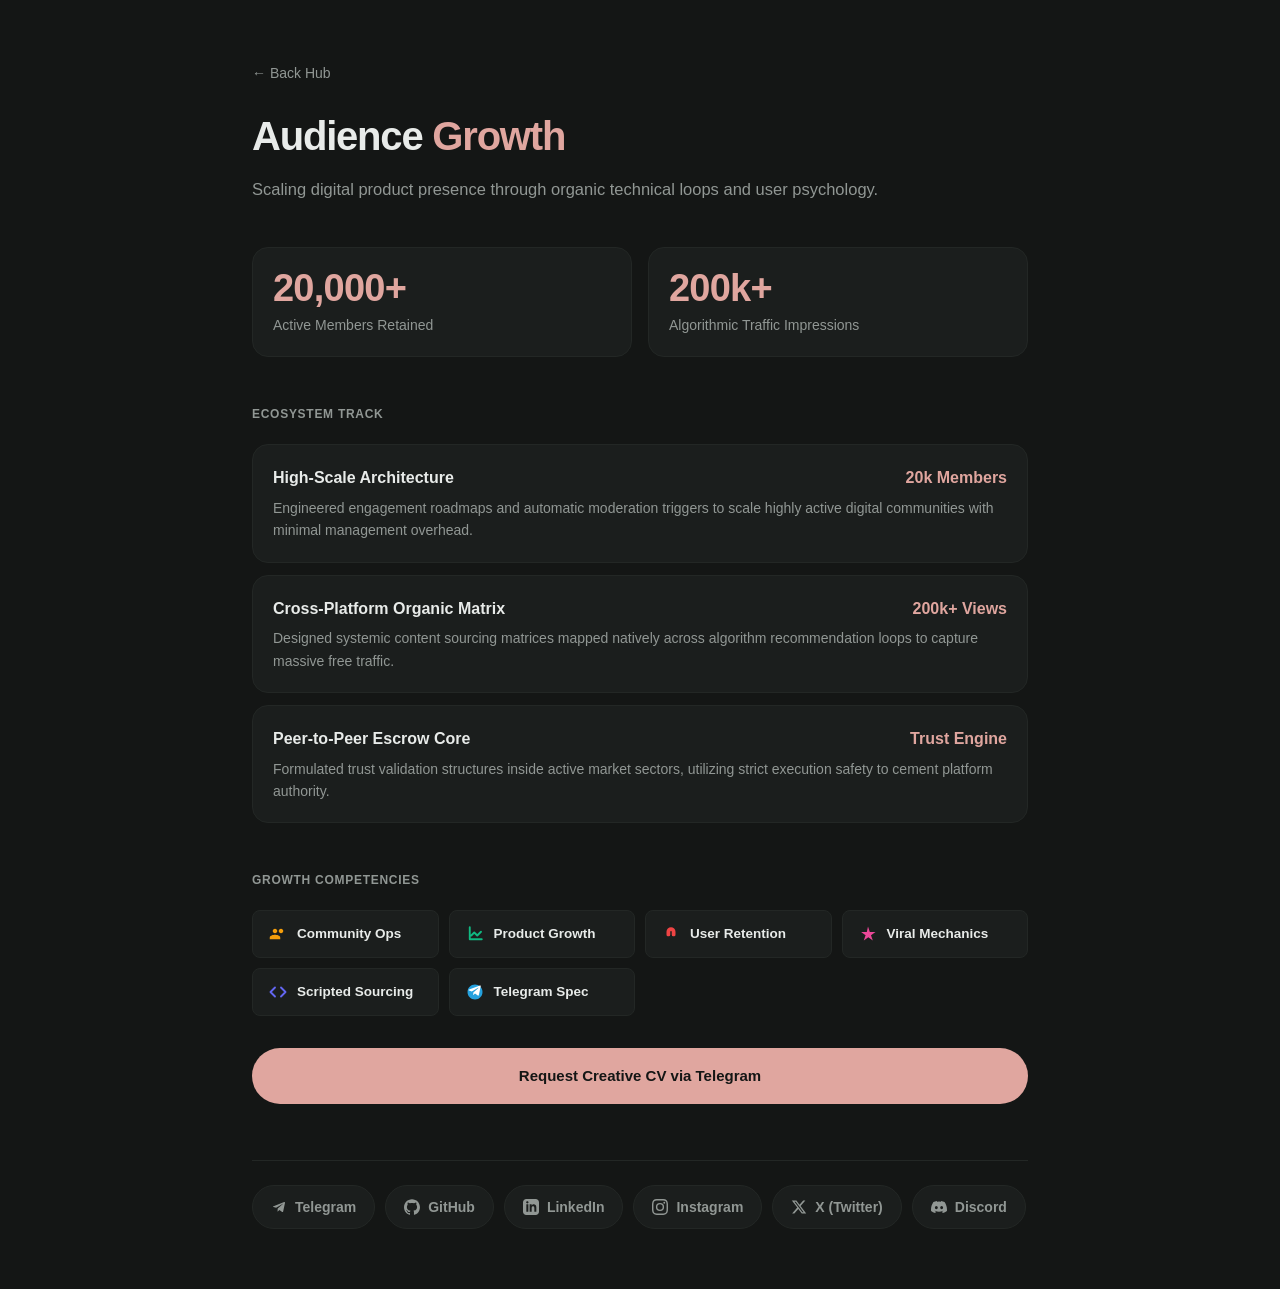
==== creative.html @ 2ce4ff1e "Fix missing newline at end of creative.html Add newline at the end of creative.html file" ====
<!DOCTYPE html>
<html lang="en" class="theme-pepper">
<head>
  <meta charset="UTF-8">
  <meta name="viewport" content="width=device-width, initial-scale=1.0">
  <title>Jax Hamster — Growth</title>
  <link rel="stylesheet" href="style.css">
</head>
<body>

  <div class="container">
    
    <a href="index.html" class="nav-back">← Back Hub</a>

    <header>
      <h1 class="title-main">Audience <em>Growth</em></h1>
      <p class="subtitle">Scaling digital product presence through organic technical loops and user psychology.</p>
    </header>

    <div class="metric-row">
      <div class="metric-box">
        <div class="metric-num">20,000+</div>
        <div class="metric-label">Active Members Retained</div>
      </div>
      <div class="metric-box">
        <div class="metric-num">200k+</div>
        <div class="metric-label">Algorithmic Traffic Impressions</div>
      </div>
    </div>

    <section class="section-block">
      <h2 class="section-title">Ecosystem Track</h2>

      <div class="compact-card">
        <div class="card-header-wrap">
          <span>High-Scale Architecture</span>
          <span style="color:var(--accent-pepper)">20k Members</span>
        </div>
        <p class="card-subtext">Engineered engagement roadmaps and automatic moderation triggers to scale highly active digital communities with minimal management overhead.</p>
      </div>

      <div class="compact-card">
        <div class="card-header-wrap">
          <span>Cross-Platform Organic Matrix</span>
          <span style="color:var(--accent-pepper)">200k+ Views</span>
        </div>
        <p class="card-subtext">Designed systemic content sourcing matrices mapped natively across algorithm recommendation loops to capture massive free traffic.</p>
      </div>

      <div class="compact-card">
        <div class="card-header-wrap">
          <span>Peer-to-Peer Escrow Core</span>
          <span style="color:var(--accent-pepper)">Trust Engine</span>
        </div>
        <p class="card-subtext">Formulated trust validation structures inside active market sectors, utilizing strict execution safety to cement platform authority.</p>
      </div>
    </section>

    <section class="section-block">
      <h2 class="section-title">Growth Competencies</h2>
      <div class="skills-grid">
        
        <div class="skill-tag">
          <!-- Community Ops (Vibrant Warm Amber) -->
          <svg viewBox="0 0 24 24" fill="none"><path d="M16 11c1.66 0 2.99-1.34 2.99-3S17.66 5 16 5s-3 1.34-3 3 1.34 3 3 3zm-8 0c1.66 0 2.99-1.34 2.99-3S9.66 5 8 5 5 6.34 5 8s1.34 3 3 3zm0 2c-2.33 0-7 1.17-7 3.5V19h14v-2.5c0-2.33-4.67-3.5-7-3.5z" fill="#F59E0B"/></svg>
          Community Ops
        </div>

        <div class="skill-tag">
          <!-- Product Growth (Vibrant Mint Green Chart) -->
          <svg viewBox="0 0 24 24" fill="none"><path d="M5 3v16h16M7 14l4-4 4 4 5-5" stroke="#10B981" stroke-width="2.5" stroke-linecap="round" stroke-linejoin="round"/></svg>
          Product Growth
        </div>

        <div class="skill-tag">
          <!-- User Retention (Vibrant Crimson Red Magnet Loop) -->
          <svg viewBox="0 0 24 24" fill="none"><path d="M6 9a6 6 0 0112 0v4a2 2 0 01-2 2h-1a2 2 0 01-2-2V9a1 1 0 00-2 0v4a2 2 0 01-2 2H8a2 2 0 01-2-2V9z" fill="#EF4444"/></svg>
          User Retention
        </div>

        <div class="skill-tag">
          <!-- Viral Mechanics (Vibrant Spark Pink) -->
          <svg viewBox="0 0 24 24" fill="none"><path d="M12 2l2.4 7.2H22l-6 4.4 2.4 7.2-6-4.5-6 4.5 2.4-7.2-6-4.4h7.6L12 2z" fill="#EC4899"/></svg>
          Viral Mechanics
        </div>

        <div class="skill-tag">
          <!-- Scripted Sourcing (Bright Deep Indigo Code Automation) -->
          <svg viewBox="0 0 24 24" fill="none"><path d="M16 18l6-6-6-6M8 6l-6 6 6 6" stroke="#6366F1" stroke-width="2.5" stroke-linecap="round" stroke-linejoin="round"/></svg>
          Scripted Sourcing
        </div>

        <div class="skill-tag">
          <!-- Telegram Spec (Official Telegram Blue Brand) -->
          <svg viewBox="0 0 24 24" fill="none"><path d="M12 22c5.523 0 10-4.477 10-10S17.523 2 12 2 2 6.477 2 12s4.477 10 10 10z" fill="#24A1DE"/><path d="M9.5 16.5l.3-3.8 6.8-6.2c.3-.3-.1-.4-.5-.1L7.7 11.2l-3.7-1.2c-.8-.2-.8-.8.2-1.2l14.4-5.5c.7-.2 1.3.2 1 1.2l-2.5 11.6c-.2.8-.7 1-1.4.6l-3.7-2.7-1.8 1.7c-.2.3-.4.4-.7.4z" fill="#FFF"/></svg>
          Telegram Spec
        </div>
        
      </div>
    </section>

    <a href="https://t.me/perchik2875" class="btn-action">Request Creative CV via Telegram</a>

    <footer class="social-dock">
      <a href="https://t.me/perchik2875" target="_blank" class="social-link">
        <svg viewBox="0 0 24 24"><path d="M9.78 18.65l.28-4.23 7.68-6.92c.34-.31-.07-.46-.52-.17L7.74 13.3 3.64 12c-.88-.25-.89-.86.2-1.3l15.97-6.16c.73-.27 1.41.18 1.15 1.3l-2.72 12.81c-.19.92-.74 1.16-1.5 .73l-4.13-3.04-2 1.93c-.23.23-.42.42-.83.42z"/></svg>
        Telegram
      </a>
      <a href="https://www.github.com/perchik2875" target="_blank" class="social-link">
        <svg viewBox="0 0 24 24"><path d="M12 .297c-6.63 0-12 5.373-12 12 0 5.303 3.438 9.8 8.205 11.385.6.113.82-.258.82-.577 0-.285-.01-1.04-.015-2.04-3.338.724-4.042-1.61-4.042-1.61C4.422 18.07 3.633 17.7 3.633 17.7c-1.087-.744.084-.729.084-.729 1.205.084 1.838 1.236 1.838 1.236 1.07 1.835 2.809 1.305 3.495.998.108-.776.417-1.305.76-1.605-2.665-.3-5.466-1.332-5.466-5.93 0-1.31.465-2.38 1.235-3.22-.135-.303-.54-1.523.105-3.176 0 0 1.005-.322 3.3 1.23.96-.267 1.98-.399 3-.405 1.02.006 2.04.138 3 .405 2.28-1.552 3.285-1.23 3.285-1.23.645 1.653.24 2.873.12 3.176.765.84 1.23 1.91 1.23 3.22 0 4.61-2.805 5.625-5.475 5.92.42.36.81 1.096.81 2.22 0 1.606-.015 2.896-.015 3.286 0 .315.21.69.825.57C20.565 22.092 24 17.592 24 12.297c0-6.627-5.373-12-12-12"/></svg>
        GitHub
      </a>
      <a href="https://www.linkedin.com/in/jax-hamster-419bb43b8" target="_blank" class="social-link">
        <svg viewBox="0 0 24 24"><path d="M19 0h-14c-2.761 0-5 2.239-5 5v14c0 2.761 2.239 5 5 5h14c2.762 0 5-2.239 5-5v-14c0-2.761-2.238-5-5-5zm-11 19h-3v-11h3v11zm-1.5-12.268c-.966 0-1.75-.79-1.75-1.764s.784-1.764 1.75-1.764 1.75.79 1.75 1.764-.783 1.764-1.75 1.764zm13.5 12.268h-3v-5.604c0-3.368-4-3.113-4 0v5.604h-3v-11h3v1.765c1.396-2.586 7-2.777 7 2.476v6.759z"/></svg>
        LinkedIn
      </a>
      <a href="https://www.instagram.com/jaxhamster" target="_blank" class="social-link">
        <svg viewBox="0 0 24 24"><path d="M12 2.163c3.204 0 3.584.012 4.85.07 3.252.148 4.771 1.691 4.919 4.919.058 1.265.069 1.645.069 4.849 0 3.205-.012 3.584-.069 4.849-.149 3.225-1.664 4.771-4.919 4.919-1.266.058-1.644.07-4.85.07-3.204 0-3.584-.012-4.849-.07-3.26-.149-4.771-1.699-4.919-4.92-.058-1.265-.07-1.644-.07-4.849 0-3.204.013-3.583.07-4.849.149-3.227 1.664-4.771 4.919-4.919 1.266-.057 1.645-.069 4.849-.069zM12 0C8.741 0 8.333.014 7.053.072 2.695.272.273 2.69.073 7.051.014 8.333 0 8.741 0 12c0 3.259.014 3.668.072 4.948.2 4.358 2.618 6.78 6.98 6.98 1.281.058 1.689.072 4.948.072 3.259 0 3.668-.014 4.948-.072 4.354-.2 6.782-2.618 6.979-6.98.059-1.28.073-1.689.073-4.948 0-3.259-.014-3.667-.072-4.947-.196-4.354-2.617-6.78-6.979-6.98C15.668.014 15.259 0 12 0zm0 5.838a6.162 6.162 0 100 12.324 6.162 6.162 0 000-12.324zM12 16a4 4 0 110-8 4 4 0 010 8zm6.406-11.845a1.44 1.44 0 100 2.881 1.44 1.44 0 000-2.881z"/></svg>
        Instagram
      </a>
      <a href="https://www.x.com/imperchk" target="_blank" class="social-link">
        <svg viewBox="0 0 24 24"><path d="M18.244 2.25h3.308l-7.227 8.26 8.502 11.24H16.17l-5.214-6.817L4.99 21.75H1.68l7.73-8.835L1.254 2.25H8.08l4.713 6.231zm-1.161 17.52h1.833L7.084 4.126H5.117z"/></svg>
        X (Twitter)
      </a>
      <a href="https://discord.gg/DntW26Pd" target="_blank" class="social-link">
        <svg viewBox="0 0 24 24"><path d="M20.317 4.37a19.791 19.791 0 00-4.885-1.515.074.074 0 00-.079.037c-.21.375-.444.864-.608 1.25a18.27 18.27 0 00-5.487 0 12.64 12.64 0 00-.617-1.25.077.077 0 00-.079-.037A19.736 19.736 0 003.677 4.37a.07.07 0 00-.032.027C.533 9.046-.32 13.58.099 18.057a.082.082 0 00.031.057 19.9 19.9 0 005.993 3.03.078.078 0 00.084-.028c.462-.63.874-1.295 1.226-1.994.021-.041.001-.09-.041-.106a13.093 13.093 0 01-1.873-.894.077.077 0 01-.008-.128c.126-.093.252-.19.372-.287a.075.075 0 01.077-.011c3.92 1.793 8.18 1.793 12.061 0a.073.073 0 01.078.009c.12.1.246.196.373.289a.077.077 0 01-.006.127 12.298 12.298 0 01-1.873.894.077.077 0 00-.041.107c.36.698.772 1.362 1.225 1.993a.076.076 0 00.084.028 19.839 19.839 0 006.002-3.03a.077.077 0 00.032-.054c.5-5.177-.838-9.674-3.549-13.66a.061.061 0 00-.031-.03zM8.02 15.33c-1.183 0-2.157-1.085-2.157-2.419 0-1.333.956-2.419 2.156-2.419 1.21 0 2.176 1.096 2.157 2.42 0 1.333-.956 2.418-2.156 2.418zm7.975 0c-1.183 0-2.157-1.085-2.157-2.419 0-1.333.955-2.419 2.156-2.419 1.21 0 2.176 1.096 2.157 2.42 0 1.333-.946 2.418-2.156 2.418z"/></svg>
        Discord
      </a>
    </footer>

  </div>

</body>
</html>
---- style.css ----
:root {
  --bg-main: #141615;       /* Мягкий матовый графитовый сланец */
  --bg-card: #1B1E1D;       /* Пастельно-темная подложка карточек */
  --accent-green: #93A899;  /* Приглушенная пастельная шалфейная зелень */
  --accent-pepper: #E0A69F; /* Пыльно-розовая пастель (перечный тон) */
  --text-pure: #E8EBE9;     /* Мягкий белый текст */
  --text-muted: #919794;    /* Нейтральный матовый серый */
  --border-line: #232725;   /* Плоские строгие границы без неона */
  --radius-lg: 16px;
  --radius-sm: 8px;
}

* {
  box-sizing: border-box;
  margin: 0;
  padding: 0;
}

body {
  background-color: var(--bg-main);
  color: var(--text-pure);
  font-family: -apple-system, BlinkMacSystemFont, "Segoe UI", Roboto, sans-serif;
  line-height: 1.6;
  -webkit-font-smoothing: antialiased;
}

/* Полный сброс фиолетовых и синих подчеркиваний */
a, a:visited, a:hover, a:active {
  color: inherit;
  text-decoration: none !important;
}

em {
  font-style: normal;
  color: var(--accent-green);
}
.theme-pepper em {
  color: var(--accent-pepper);
}

/* Увеличенный интерфейс */
.container {
  width: 100%;
  max-width: 840px;
  margin: 0 auto;
  padding: 60px 32px;
}

.profile-header {
  display: flex;
  align-items: center;
  gap: 18px;
  margin-bottom: 44px;
}

.logo-frame {
  width: 56px;
  height: 56px;
  border-radius: 50%;
  background: var(--bg-card);
  border: 1px solid var(--border-line);
  display: flex;
  align-items: center;
  justify-content: center;
}

.logo-frame svg {
  width: 28px;
  height: 28px;
  fill: var(--accent-pepper);
}

.brand-title {
  font-size: 26px;
  font-weight: 700;
  letter-spacing: -0.03em;
}

.title-main {
  font-size: clamp(28px, 5.5vw, 40px);
  font-weight: 800;
  letter-spacing: -0.03em;
  line-height: 1.2;
  margin-bottom: 16px;
}

.subtitle {
  font-size: 16.5px;
  color: var(--text-muted);
  margin-bottom: 44px;
  max-width: 700px;
}

/* Сетка выбора трека */
.gateway-grid {
  display: flex;
  flex-direction: column;
  gap: 16px;
}

.gateway-card {
  background: var(--bg-card);
  border: 1px solid var(--border-line);
  padding: 28px;
  border-radius: var(--radius-lg);
  transition: border-color 0.2s ease, transform 0.2s ease;
}

.gateway-card:hover {
  border-color: var(--accent-green);
  transform: translateY(-1px);
}
.gateway-card.creative-card:hover {
  border-color: var(--accent-pepper);
}

.card-name {
  font-size: 20px;
  font-weight: 700;
  margin-bottom: 8px;
  display: flex;
  align-items: center;
  gap: 12px;
}

.card-name svg {
  width: 24px;
  height: 24px;
  flex-shrink: 0;
}

.card-pitch {
  font-size: 15px;
  color: var(--text-muted);
}

/* Раздел визуализации и крупных цифр */
.section-title {
  font-size: 12px;
  text-transform: uppercase;
  letter-spacing: 0.06em;
  color: var(--text-muted);
  margin-bottom: 20px;
  margin-top: 48px;
}

.metric-row {
  display: flex;
  gap: 16px;
  margin-bottom: 32px;
}

.metric-box {
  flex: 1;
  background: var(--bg-card);
  border: 1px solid var(--border-line);
  padding: 20px;
  border-radius: var(--radius-lg);
}

.metric-num {
  font-size: 38px;
  font-weight: 800;
  color: var(--accent-green);
  line-height: 1.1;
  margin-bottom: 4px;
  letter-spacing: -0.02em;
}
.theme-pepper .metric-num {
  color: var(--accent-pepper);
}

.metric-label {
  font-size: 14px;
  color: var(--text-muted);
  font-weight: 500;
}

/* Компактные бизнес-карточки */
.compact-card {
  background: var(--bg-card);
  border: 1px solid var(--border-line);
  padding: 20px;
  border-radius: var(--radius-lg);
  margin-bottom: 12px;
}

.card-header-wrap {
  display: flex;
  justify-content: space-between;
  font-size: 16px;
  font-weight: 700;
  margin-bottom: 6px;
}

.card-subtext {
  font-size: 14px;
  color: var(--text-muted);
}

/* Сетка навыков с адаптивными колонками */
.skills-grid {
  display: grid;
  grid-template-columns: repeat(2, 1fr);
  gap: 10px;
}

@media (min-width: 540px) {
  .skills-grid {
    grid-template-columns: repeat(3, 1fr);
  }
}

@media (min-width: 760px) {
  .skills-grid {
    grid-template-columns: repeat(4, 1fr);
  }
}

.skill-tag {
  background: var(--bg-card);
  border: 1px solid var(--border-line);
  padding: 12px 16px;
  border-radius: var(--radius-sm);
  font-size: 13.5px;
  font-weight: 600;
  display: flex;
  align-items: center;
  gap: 10px;
  color: var(--text-pure);
}

/* Убрано принудительное fill: currentColor, чтобы активировать цветные логотипы */
.skill-tag svg {
  width: 18px;
  height: 18px;
  flex-shrink: 0;
}

/* Социальный док (Нижняя панель) */
.social-dock {
  display: flex;
  flex-wrap: wrap;
  gap: 10px;
  margin-top: 56px;
  padding-top: 24px;
  border-top: 1px solid var(--border-line);
}

.social-link {
  background: var(--bg-card);
  border: 1px solid var(--border-line);
  padding: 10px 18px;
  border-radius: 30px;
  font-size: 14px;
  font-weight: 600;
  display: flex;
  align-items: center;
  gap: 8px;
  color: var(--text-muted);
  transition: all 0.2s ease;
}

.social-link svg {
  width: 16px;
  height: 16px;
  fill: currentColor;
}

.social-link:hover {
  color: var(--text-pure);
  border-color: var(--text-pure);
}

.nav-back {
  display: inline-block;
  font-size: 14px;
  color: var(--text-muted);
  margin-bottom: 28px;
  font-weight: 500;
}

.btn-action {
  display: block;
  width: 100%;
  background: var(--accent-green);
  color: var(--bg-main);
  padding: 16px;
  border-radius: 30px;
  text-align: center;
  font-size: 15px;
  font-weight: 700;
  margin-top: 32px;
}
.theme-pepper .btn-action {
  background: var(--accent-pepper);
}
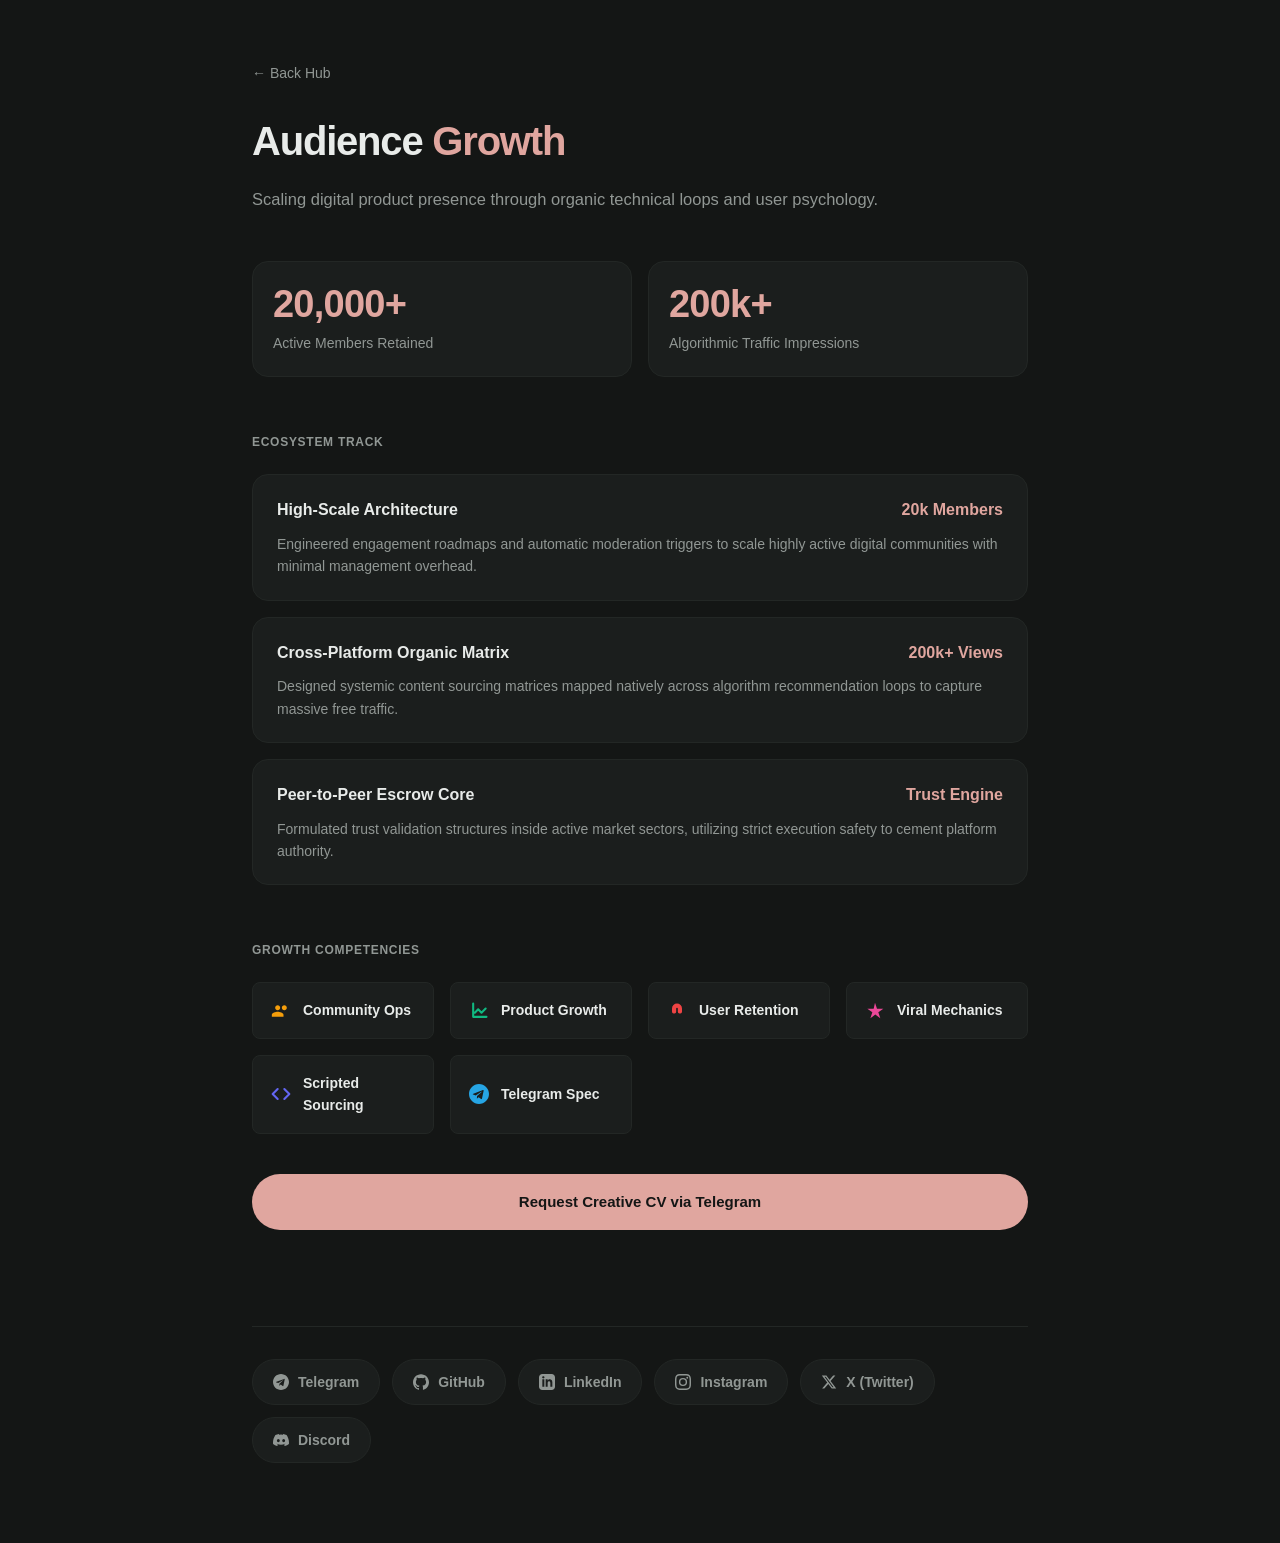
==== commit c2ed80af: "Update skill tags and add Telegram SVG" ====
--- a/creative.html
+++ b/creative.html
@@ -4,12 +4,13 @@
   <meta charset="UTF-8">
   <meta name="viewport" content="width=device-width, initial-scale=1.0">
   <title>Jax Hamster — Growth</title>
+  <link rel="preconnect" href="https://fonts.googleapis.com">
   <link rel="stylesheet" href="style.css">
 </head>
 <body>
 
   <div class="container">
-    
+
     <a href="index.html" class="nav-back">← Back Hub</a>
 
     <header>
@@ -59,43 +60,37 @@
     <section class="section-block">
       <h2 class="section-title">Growth Competencies</h2>
       <div class="skills-grid">
-        
+
         <div class="skill-tag">
-          <!-- Community Ops (Vibrant Warm Amber) -->
           <svg viewBox="0 0 24 24" fill="none"><path d="M16 11c1.66 0 2.99-1.34 2.99-3S17.66 5 16 5s-3 1.34-3 3 1.34 3 3 3zm-8 0c1.66 0 2.99-1.34 2.99-3S9.66 5 8 5 5 6.34 5 8s1.34 3 3 3zm0 2c-2.33 0-7 1.17-7 3.5V19h14v-2.5c0-2.33-4.67-3.5-7-3.5z" fill="#F59E0B"/></svg>
           Community Ops
         </div>
 
         <div class="skill-tag">
-          <!-- Product Growth (Vibrant Mint Green Chart) -->
           <svg viewBox="0 0 24 24" fill="none"><path d="M5 3v16h16M7 14l4-4 4 4 5-5" stroke="#10B981" stroke-width="2.5" stroke-linecap="round" stroke-linejoin="round"/></svg>
           Product Growth
         </div>
 
         <div class="skill-tag">
-          <!-- User Retention (Vibrant Crimson Red Magnet Loop) -->
           <svg viewBox="0 0 24 24" fill="none"><path d="M6 9a6 6 0 0112 0v4a2 2 0 01-2 2h-1a2 2 0 01-2-2V9a1 1 0 00-2 0v4a2 2 0 01-2 2H8a2 2 0 01-2-2V9z" fill="#EF4444"/></svg>
           User Retention
         </div>
 
         <div class="skill-tag">
-          <!-- Viral Mechanics (Vibrant Spark Pink) -->
           <svg viewBox="0 0 24 24" fill="none"><path d="M12 2l2.4 7.2H22l-6 4.4 2.4 7.2-6-4.5-6 4.5 2.4-7.2-6-4.4h7.6L12 2z" fill="#EC4899"/></svg>
           Viral Mechanics
         </div>
 
         <div class="skill-tag">
-          <!-- Scripted Sourcing (Bright Deep Indigo Code Automation) -->
           <svg viewBox="0 0 24 24" fill="none"><path d="M16 18l6-6-6-6M8 6l-6 6 6 6" stroke="#6366F1" stroke-width="2.5" stroke-linecap="round" stroke-linejoin="round"/></svg>
           Scripted Sourcing
         </div>
 
         <div class="skill-tag">
-          <!-- Telegram Spec (Official Telegram Blue Brand) -->
-          <svg viewBox="0 0 24 24" fill="none"><path d="M12 22c5.523 0 10-4.477 10-10S17.523 2 12 2 2 6.477 2 12s4.477 10 10 10z" fill="#24A1DE"/><path d="M9.5 16.5l.3-3.8 6.8-6.2c.3-.3-.1-.4-.5-.1L7.7 11.2l-3.7-1.2c-.8-.2-.8-.8.2-1.2l14.4-5.5c.7-.2 1.3.2 1 1.2l-2.5 11.6c-.2.8-.7 1-1.4.6l-3.7-2.7-1.8 1.7c-.2.3-.4.4-.7.4z" fill="#FFF"/></svg>
+          <svg viewBox="0 0 24 24"><path fill="#26A5E4" d="M12 0C5.373 0 0 5.373 0 12s5.373 12 12 12 12-5.373 12-12S18.627 0 12 0zm5.562 8.248-1.97 9.293c-.146.658-.537.818-1.084.508l-3-2.212-1.447 1.394c-.16.16-.295.295-.605.295l.213-3.053 5.56-5.023c.242-.213-.054-.333-.373-.121l-6.871 4.326-2.962-.924c-.643-.203-.657-.643.136-.953l11.57-4.458c.538-.196 1.006.128.833.998z"/></svg>
           Telegram Spec
         </div>
-        
+
       </div>
     </section>
 
@@ -103,7 +98,7 @@
 
     <footer class="social-dock">
       <a href="https://t.me/perchik2875" target="_blank" class="social-link">
-        <svg viewBox="0 0 24 24"><path d="M9.78 18.65l.28-4.23 7.68-6.92c.34-.31-.07-.46-.52-.17L7.74 13.3 3.64 12c-.88-.25-.89-.86.2-1.3l15.97-6.16c.73-.27 1.41.18 1.15 1.3l-2.72 12.81c-.19.92-.74 1.16-1.5 .73l-4.13-3.04-2 1.93c-.23.23-.42.42-.83.42z"/></svg>
+        <svg viewBox="0 0 24 24"><path d="M12 0C5.373 0 0 5.373 0 12s5.373 12 12 12 12-5.373 12-12S18.627 0 12 0zm5.562 8.248-1.97 9.293c-.146.658-.537.818-1.084.508l-3-2.212-1.447 1.394c-.16.16-.295.295-.605.295l.213-3.053 5.56-5.023c.242-.213-.054-.333-.373-.121l-6.871 4.326-2.962-.924c-.643-.203-.657-.643.136-.953l11.57-4.458c.538-.196 1.006.128.833.998z"/></svg>
         Telegram
       </a>
       <a href="https://www.github.com/perchik2875" target="_blank" class="social-link">
--- a/style.css
+++ b/style.css
@@ -1,3 +1,5 @@
+@import url('https://fonts.googleapis.com/css2?family=Righteous&display=swap');
+
 :root {
   --bg-main: #141615;       /* Мягкий матовый графитовый сланец */
   --bg-card: #1B1E1D;       /* Пастельно-темная подложка карточек */
@@ -43,14 +45,14 @@
   width: 100%;
   max-width: 840px;
   margin: 0 auto;
-  padding: 60px 32px;
+  padding: 60px 32px 80px;
 }
 
 .profile-header {
   display: flex;
   align-items: center;
   gap: 18px;
-  margin-bottom: 44px;
+  margin-bottom: 48px;
 }
 
 .logo-frame {
@@ -62,6 +64,9 @@
   display: flex;
   align-items: center;
   justify-content: center;
+  flex-shrink: 0;
+  font-size: 24px;
+  line-height: 1;
 }
 
 .logo-frame svg {
@@ -71,23 +76,33 @@
 }
 
 .brand-title {
+  font-family: 'Righteous', -apple-system, sans-serif;
   font-size: 26px;
-  font-weight: 700;
-  letter-spacing: -0.03em;
+  font-weight: 400;
+  letter-spacing: 0.01em;
+  color: var(--accent-pepper);
+  display: flex;
+  align-items: center;
+  gap: 10px;
+}
+
+.brand-emoji {
+  font-family: -apple-system, "Segoe UI Emoji", "Noto Color Emoji", sans-serif;
+  font-size: 22px;
 }
 
 .title-main {
   font-size: clamp(28px, 5.5vw, 40px);
   font-weight: 800;
   letter-spacing: -0.03em;
-  line-height: 1.2;
-  margin-bottom: 16px;
+  line-height: 1.25;
+  margin-bottom: 20px;
 }
 
 .subtitle {
   font-size: 16.5px;
   color: var(--text-muted);
-  margin-bottom: 44px;
+  margin-bottom: 48px;
   max-width: 700px;
 }
 
@@ -95,7 +110,7 @@
 .gateway-grid {
   display: flex;
   flex-direction: column;
-  gap: 16px;
+  gap: 20px;
 }
 
 .gateway-card {
@@ -104,6 +119,7 @@
   padding: 28px;
   border-radius: var(--radius-lg);
   transition: border-color 0.2s ease, transform 0.2s ease;
+  display: block;
 }
 
 .gateway-card:hover {
@@ -117,7 +133,7 @@
 .card-name {
   font-size: 20px;
   font-weight: 700;
-  margin-bottom: 8px;
+  margin-bottom: 10px;
   display: flex;
   align-items: center;
   gap: 12px;
@@ -132,6 +148,7 @@
 .card-pitch {
   font-size: 15px;
   color: var(--text-muted);
+  line-height: 1.55;
 }
 
 /* Раздел визуализации и крупных цифр */
@@ -140,21 +157,21 @@
   text-transform: uppercase;
   letter-spacing: 0.06em;
   color: var(--text-muted);
-  margin-bottom: 20px;
-  margin-top: 48px;
+  margin-bottom: 22px;
+  margin-top: 56px;
 }
 
 .metric-row {
   display: flex;
   gap: 16px;
-  margin-bottom: 32px;
+  margin-bottom: 36px;
 }
 
 .metric-box {
   flex: 1;
   background: var(--bg-card);
   border: 1px solid var(--border-line);
-  padding: 20px;
+  padding: 22px 20px;
   border-radius: var(--radius-lg);
 }
 
@@ -163,7 +180,7 @@
   font-weight: 800;
   color: var(--accent-green);
   line-height: 1.1;
-  margin-bottom: 4px;
+  margin-bottom: 6px;
   letter-spacing: -0.02em;
 }
 .theme-pepper .metric-num {
@@ -180,29 +197,32 @@
 .compact-card {
   background: var(--bg-card);
   border: 1px solid var(--border-line);
-  padding: 20px;
+  padding: 22px 24px;
   border-radius: var(--radius-lg);
-  margin-bottom: 12px;
+  margin-bottom: 16px;
 }
 
 .card-header-wrap {
   display: flex;
   justify-content: space-between;
+  align-items: center;
+  gap: 12px;
   font-size: 16px;
   font-weight: 700;
-  margin-bottom: 6px;
+  margin-bottom: 10px;
 }
 
 .card-subtext {
   font-size: 14px;
   color: var(--text-muted);
+  line-height: 1.6;
 }
 
 /* Сетка навыков с адаптивными колонками */
 .skills-grid {
   display: grid;
   grid-template-columns: repeat(2, 1fr);
-  gap: 10px;
+  gap: 16px;
 }
 
 @media (min-width: 540px) {
@@ -220,20 +240,21 @@
 .skill-tag {
   background: var(--bg-card);
   border: 1px solid var(--border-line);
-  padding: 12px 16px;
+  padding: 16px 18px;
   border-radius: var(--radius-sm);
-  font-size: 13.5px;
+  font-size: 14px;
   font-weight: 600;
   display: flex;
   align-items: center;
-  gap: 10px;
+  gap: 12px;
   color: var(--text-pure);
+  min-height: 54px;
 }
 
 /* Убрано принудительное fill: currentColor, чтобы активировать цветные логотипы */
 .skill-tag svg {
-  width: 18px;
-  height: 18px;
+  width: 20px;
+  height: 20px;
   flex-shrink: 0;
 }
 
@@ -241,22 +262,22 @@
 .social-dock {
   display: flex;
   flex-wrap: wrap;
-  gap: 10px;
-  margin-top: 56px;
-  padding-top: 24px;
+  gap: 12px;
+  margin-top: 96px;
+  padding-top: 32px;
   border-top: 1px solid var(--border-line);
 }
 
 .social-link {
   background: var(--bg-card);
   border: 1px solid var(--border-line);
-  padding: 10px 18px;
+  padding: 11px 20px;
   border-radius: 30px;
   font-size: 14px;
   font-weight: 600;
   display: flex;
   align-items: center;
-  gap: 8px;
+  gap: 9px;
   color: var(--text-muted);
   transition: all 0.2s ease;
 }
@@ -265,6 +286,7 @@
   width: 16px;
   height: 16px;
   fill: currentColor;
+  flex-shrink: 0;
 }
 
 .social-link:hover {
@@ -276,7 +298,7 @@
   display: inline-block;
   font-size: 14px;
   color: var(--text-muted);
-  margin-bottom: 28px;
+  margin-bottom: 32px;
   font-weight: 500;
 }
 
@@ -290,9 +312,8 @@
   text-align: center;
   font-size: 15px;
   font-weight: 700;
-  margin-top: 32px;
+  margin-top: 40px;
 }
 .theme-pepper .btn-action {
   background: var(--accent-pepper);
 }
-
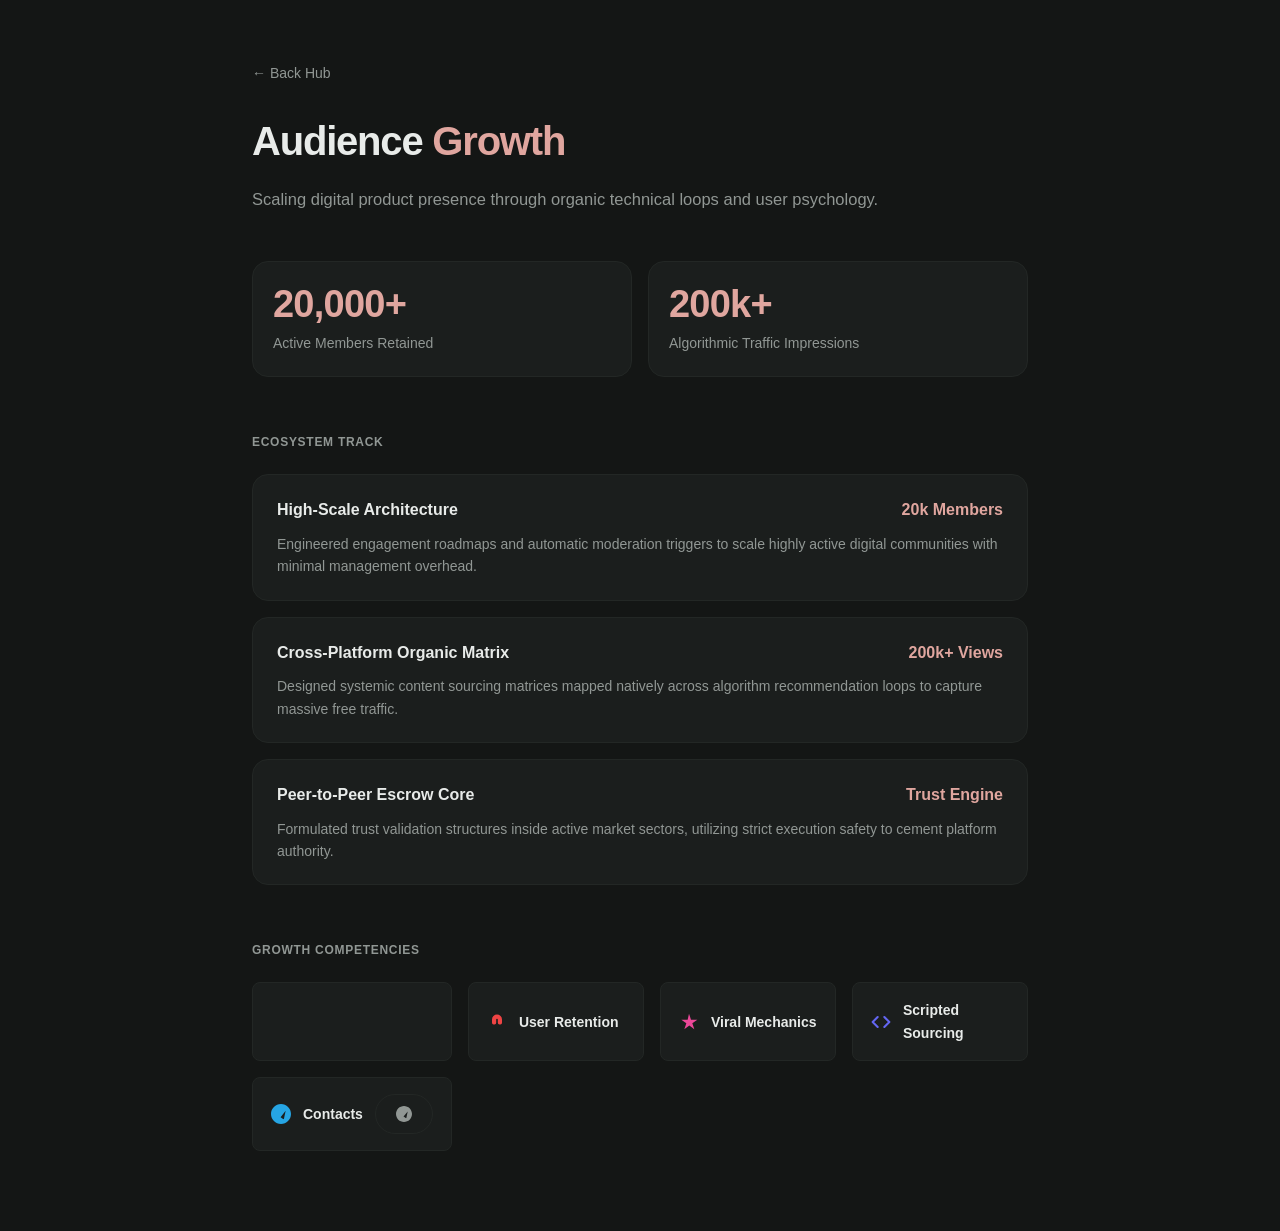
==== commit 0b71ea6d: "Improve: Add footer contacts label, increase spacing, enhance icon quality" ====
--- a/creative.html
+++ b/creative.html
@@ -62,7 +62,7 @@
       <div class="skills-grid">
 
         <div class="skill-tag">
-          <svg viewBox="0 0 24 24" fill="none"><path d="M16 11c1.66 0 2.99-1.34 2.99-3S17.66 5 16 5s-3 1.34-3 3 1.34 3 3 3zm-8 0c1.66 0 2.99-1.34 2.99-3S9.66 5 8 5 5 6.34 5 8s1.34 3 3 3zm0 2c-2.33 0-7 1.17-7 3.5V19h14v-2.5c0-2.33-4.67-3.5-7-3.5z" fill="#F59E0B"/></svg>
+          <svg viewBox="0 0 24 24" fill="none"><path d="M16 11c1.66 0 2.99-1.34 2.99-3S17.66 5 16 5s-3 1.34-3 3 1.34 3 3 3zm-8 0c1.66 0 2.99-1.34 2.99-3S9.66 5 8 5 5 6.34 5 8s1.34 3 3 3zm0 2c-2.33[...]
           Community Ops
         </div>
 
@@ -87,7 +87,7 @@
         </div>
 
         <div class="skill-tag">
-          <svg viewBox="0 0 24 24"><path fill="#26A5E4" d="M12 0C5.373 0 0 5.373 0 12s5.373 12 12 12 12-5.373 12-12S18.627 0 12 0zm5.562 8.248-1.97 9.293c-.146.658-.537.818-1.084.508l-3-2.212-1.447 1.394c-.16.16-.295.295-.605.295l.213-3.053 5.56-5.023c.242-.213-.054-.333-.373-.121l-6.871 4.326-2.962-.924c-.643-.203-.657-.643.136-.953l11.57-4.458c.538-.196 1.006.128.833.998z"/></svg>
+          <svg viewBox="0 0 24 24"><path fill="#26A5E4" d="M12 0C5.373 0 0 5.373 0 12s5.373 12 12 12 12-5.373 12-12S18.627 0 12 0zm5.562 8.248-1.97 9.293c-.146.658-.537.818-1.084.508l-3-2.212-1.44[...]
           Telegram Spec
         </div>
 
@@ -96,29 +96,30 @@
 
     <a href="https://t.me/perchik2875" class="btn-action">Request Creative CV via Telegram</a>
 
-    <footer class="social-dock">
+    <footer class="social-dock footer-contacts">
+      <div class="footer-label">Contacts</div>
       <a href="https://t.me/perchik2875" target="_blank" class="social-link">
-        <svg viewBox="0 0 24 24"><path d="M12 0C5.373 0 0 5.373 0 12s5.373 12 12 12 12-5.373 12-12S18.627 0 12 0zm5.562 8.248-1.97 9.293c-.146.658-.537.818-1.084.508l-3-2.212-1.447 1.394c-.16.16-.295.295-.605.295l.213-3.053 5.56-5.023c.242-.213-.054-.333-.373-.121l-6.871 4.326-2.962-.924c-.643-.203-.657-.643.136-.953l11.57-4.458c.538-.196 1.006.128.833.998z"/></svg>
+        <svg viewBox="0 0 24 24"><path d="M12 0C5.373 0 0 5.373 0 12s5.373 12 12 12 12-5.373 12-12S18.627 0 12 0zm5.562 8.248-1.97 9.293c-.146.658-.537.818-1.084.508l-3-2.212-1.447 1.394c-.16.16-[...]
         Telegram
       </a>
       <a href="https://www.github.com/perchik2875" target="_blank" class="social-link">
-        <svg viewBox="0 0 24 24"><path d="M12 .297c-6.63 0-12 5.373-12 12 0 5.303 3.438 9.8 8.205 11.385.6.113.82-.258.82-.577 0-.285-.01-1.04-.015-2.04-3.338.724-4.042-1.61-4.042-1.61C4.422 18.07 3.633 17.7 3.633 17.7c-1.087-.744.084-.729.084-.729 1.205.084 1.838 1.236 1.838 1.236 1.07 1.835 2.809 1.305 3.495.998.108-.776.417-1.305.76-1.605-2.665-.3-5.466-1.332-5.466-5.93 0-1.31.465-2.38 1.235-3.22-.135-.303-.54-1.523.105-3.176 0 0 1.005-.322 3.3 1.23.96-.267 1.98-.399 3-.405 1.02.006 2.04.138 3 .405 2.28-1.552 3.285-1.23 3.285-1.23.645 1.653.24 2.873.12 3.176.765.84 1.23 1.91 1.23 3.22 0 4.61-2.805 5.625-5.475 5.92.42.36.81 1.096.81 2.22 0 1.606-.015 2.896-.015 3.286 0 .315.21.69.825.57C20.565 22.092 24 17.592 24 12.297c0-6.627-5.373-12-12-12"/></svg>
+        <svg viewBox="0 0 24 24"><path d="M12 .297c-6.63 0-12 5.373-12 12 0 5.303 3.438 9.8 8.205 11.385.6.113.82-.258.82-.577 0-.285-.01-1.04-.015-2.04-3.338.724-4.042-1.61-4.042-1.61C4.422 18.0[...]
         GitHub
       </a>
       <a href="https://www.linkedin.com/in/jax-hamster-419bb43b8" target="_blank" class="social-link">
-        <svg viewBox="0 0 24 24"><path d="M19 0h-14c-2.761 0-5 2.239-5 5v14c0 2.761 2.239 5 5 5h14c2.762 0 5-2.239 5-5v-14c0-2.761-2.238-5-5-5zm-11 19h-3v-11h3v11zm-1.5-12.268c-.966 0-1.75-.79-1.75-1.764s.784-1.764 1.75-1.764 1.75.79 1.75 1.764-.783 1.764-1.75 1.764zm13.5 12.268h-3v-5.604c0-3.368-4-3.113-4 0v5.604h-3v-11h3v1.765c1.396-2.586 7-2.777 7 2.476v6.759z"/></svg>
+        <svg viewBox="0 0 24 24"><path d="M19 0h-14c-2.761 0-5 2.239-5 5v14c0 2.761 2.239 5 5 5h14c2.762 0 5-2.239 5-5v-14c0-2.761-2.238-5-5-5zm-11 19h-3v-11h3v11zm-1.5-12.268c-.966 0-1.75-.79-1.[...]
         LinkedIn
       </a>
       <a href="https://www.instagram.com/jaxhamster" target="_blank" class="social-link">
-        <svg viewBox="0 0 24 24"><path d="M12 2.163c3.204 0 3.584.012 4.85.07 3.252.148 4.771 1.691 4.919 4.919.058 1.265.069 1.645.069 4.849 0 3.205-.012 3.584-.069 4.849-.149 3.225-1.664 4.771-4.919 4.919-1.266.058-1.644.07-4.85.07-3.204 0-3.584-.012-4.849-.07-3.26-.149-4.771-1.699-4.919-4.92-.058-1.265-.07-1.644-.07-4.849 0-3.204.013-3.583.07-4.849.149-3.227 1.664-4.771 4.919-4.919 1.266-.057 1.645-.069 4.849-.069zM12 0C8.741 0 8.333.014 7.053.072 2.695.272.273 2.69.073 7.051.014 8.333 0 8.741 0 12c0 3.259.014 3.668.072 4.948.2 4.358 2.618 6.78 6.98 6.98 1.281.058 1.689.072 4.948.072 3.259 0 3.668-.014 4.948-.072 4.354-.2 6.782-2.618 6.979-6.98.059-1.28.073-1.689.073-4.948 0-3.259-.014-3.667-.072-4.947-.196-4.354-2.617-6.78-6.979-6.98C15.668.014 15.259 0 12 0zm0 5.838a6.162 6.162 0 100 12.324 6.162 6.162 0 000-12.324zM12 16a4 4 0 110-8 4 4 0 010 8zm6.406-11.845a1.44 1.44 0 100 2.881 1.44 1.44 0 000-2.881z"/></svg>
+        <svg viewBox="0 0 24 24"><path d="M12 2.163c3.204 0 3.584.012 4.85.07 3.252.148 4.771 1.691 4.919 4.919.058 1.265.069 1.645.069 4.849 0 3.205-.012 3.584-.069 4.849-.149 3.225-1.664 4.771-[...]
         Instagram
       </a>
       <a href="https://www.x.com/imperchk" target="_blank" class="social-link">
-        <svg viewBox="0 0 24 24"><path d="M18.244 2.25h3.308l-7.227 8.26 8.502 11.24H16.17l-5.214-6.817L4.99 21.75H1.68l7.73-8.835L1.254 2.25H8.08l4.713 6.231zm-1.161 17.52h1.833L7.084 4.126H5.117z"/></svg>
+        <svg viewBox="0 0 24 24"><path d="M18.244 2.25h3.308l-7.227 8.26 8.502 11.24H16.17l-5.214-6.817L4.99 21.75H1.68l7.73-8.835L1.254 2.25H8.08l4.713 6.231zm-1.161 17.52h1.833L7.084 4.126H5.11[...]
         X (Twitter)
       </a>
       <a href="https://discord.gg/DntW26Pd" target="_blank" class="social-link">
-        <svg viewBox="0 0 24 24"><path d="M20.317 4.37a19.791 19.791 0 00-4.885-1.515.074.074 0 00-.079.037c-.21.375-.444.864-.608 1.25a18.27 18.27 0 00-5.487 0 12.64 12.64 0 00-.617-1.25.077.077 0 00-.079-.037A19.736 19.736 0 003.677 4.37a.07.07 0 00-.032.027C.533 9.046-.32 13.58.099 18.057a.082.082 0 00.031.057 19.9 19.9 0 005.993 3.03.078.078 0 00.084-.028c.462-.63.874-1.295 1.226-1.994.021-.041.001-.09-.041-.106a13.093 13.093 0 01-1.873-.894.077.077 0 01-.008-.128c.126-.093.252-.19.372-.287a.075.075 0 01.077-.011c3.92 1.793 8.18 1.793 12.061 0a.073.073 0 01.078.009c.12.1.246.196.373.289a.077.077 0 01-.006.127 12.298 12.298 0 01-1.873.894.077.077 0 00-.041.107c.36.698.772 1.362 1.225 1.993a.076.076 0 00.084.028 19.839 19.839 0 006.002-3.03a.077.077 0 00.032-.054c.5-5.177-.838-9.674-3.549-13.66a.061.061 0 00-.031-.03zM8.02 15.33c-1.183 0-2.157-1.085-2.157-2.419 0-1.333.956-2.419 2.156-2.419 1.21 0 2.176 1.096 2.157 2.42 0 1.333-.956 2.418-2.156 2.418zm7.975 0c-1.183 0-2.157-1.085-2.157-2.419 0-1.333.955-2.419 2.156-2.419 1.21 0 2.176 1.096 2.157 2.42 0 1.333-.946 2.418-2.156 2.418z"/></svg>
+        <svg viewBox="0 0 24 24"><path d="M20.317 4.37a19.791 19.791 0 00-4.885-1.515.074.074 0 00-.079.037c-.21.375-.444.864-.608 1.25a18.27 18.27 0 00-5.487 0 12.64 12.64 0 00-.617-1.25.077.077[...]
         Discord
       </a>
     </footer>
--- a/style.css
+++ b/style.css
@@ -1,13 +1,13 @@
 @import url('https://fonts.googleapis.com/css2?family=Righteous&display=swap');
 
 :root {
-  --bg-main: #141615;       /* Мягкий матовый графитовый сланец */
-  --bg-card: #1B1E1D;       /* Пастельно-темная подложка карточек */
-  --accent-green: #93A899;  /* Приглушенная пастельная шалфейная зелень */
-  --accent-pepper: #E0A69F; /* Пыльно-розовая пастель (перечный тон) */
-  --text-pure: #E8EBE9;     /* Мягкий белый текст */
-  --text-muted: #919794;    /* Нейтральный матовый серый */
-  --border-line: #232725;   /* Плоские строгие границы без неона */
+  --bg-main: #141615;
+  --bg-card: #1B1E1D;
+  --accent-green: #93A899;
+  --accent-pepper: #E0A69F;
+  --text-pure: #E8EBE9;
+  --text-muted: #919794;
+  --border-line: #232725;
   --radius-lg: 16px;
   --radius-sm: 8px;
 }
@@ -26,7 +26,6 @@
   -webkit-font-smoothing: antialiased;
 }
 
-/* Полный сброс фиолетовых и синих подчеркиваний */
 a, a:visited, a:hover, a:active {
   color: inherit;
   text-decoration: none !important;
@@ -40,7 +39,6 @@
   color: var(--accent-pepper);
 }
 
-/* Увеличенный интерфейс */
 .container {
   width: 100%;
   max-width: 840px;
@@ -106,7 +104,6 @@
   max-width: 700px;
 }
 
-/* Сетка выбора трека */
 .gateway-grid {
   display: flex;
   flex-direction: column;
@@ -151,7 +148,6 @@
   line-height: 1.55;
 }
 
-/* Раздел визуализации и крупных цифр */
 .section-title {
   font-size: 12px;
   text-transform: uppercase;
@@ -193,7 +189,6 @@
   font-weight: 500;
 }
 
-/* Компактные бизнес-карточки */
 .compact-card {
   background: var(--bg-card);
   border: 1px solid var(--border-line);
@@ -218,7 +213,6 @@
   line-height: 1.6;
 }
 
-/* Сетка навыков с адаптивными колонками */
 .skills-grid {
   display: grid;
   grid-template-columns: repeat(2, 1fr);
@@ -251,14 +245,12 @@
   min-height: 54px;
 }
 
-/* Убрано принудительное fill: currentColor, чтобы активировать цветные логотипы */
 .skill-tag svg {
   width: 20px;
   height: 20px;
   flex-shrink: 0;
 }
 
-/* Социальный док (Нижняя панель) */
 .social-dock {
   display: flex;
   flex-wrap: wrap;
@@ -316,4 +308,4 @@
 }
 .theme-pepper .btn-action {
   background: var(--accent-pepper);
-}
+    }
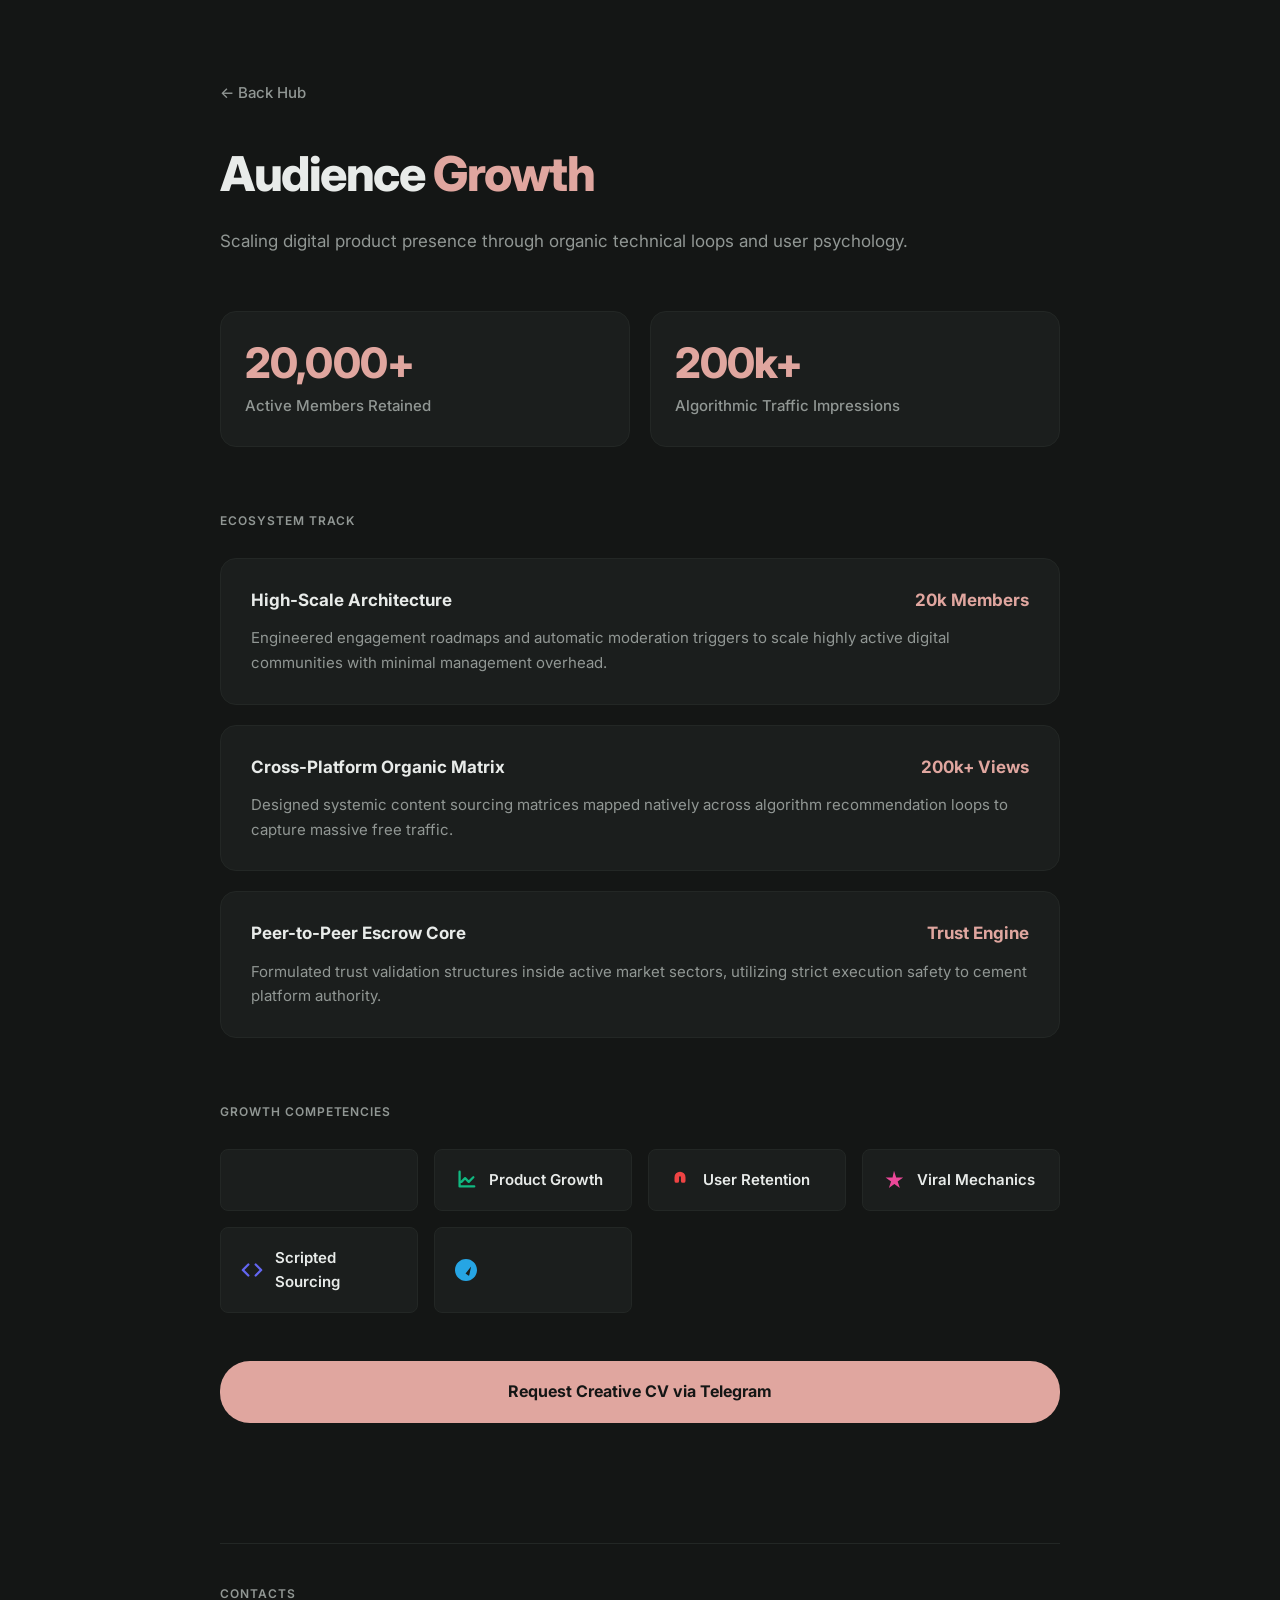
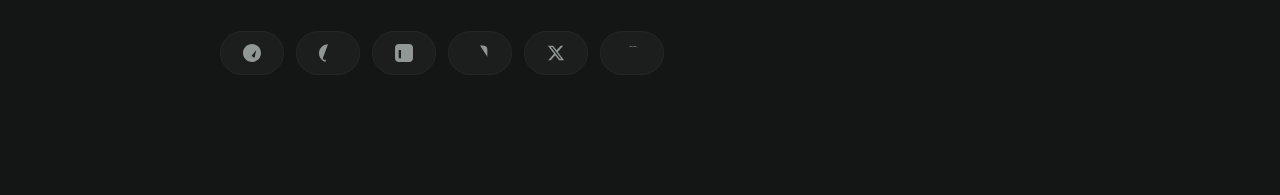
==== commit db06f1b3: "Implement all design improvements: remove avatar circle, enhance typography, increase spacing, add f" ====
--- a/creative.html
+++ b/creative.html
@@ -62,7 +62,7 @@
       <div class="skills-grid">
 
         <div class="skill-tag">
-          <svg viewBox="0 0 24 24" fill="none"><path d="M16 11c1.66 0 2.99-1.34 2.99-3S17.66 5 16 5s-3 1.34-3 3 1.34 3 3 3zm-8 0c1.66 0 2.99-1.34 2.99-3S9.66 5 8 5 5 6.34 5 8s1.34 3 3 3zm0 2c-2.33[...]
+          <svg viewBox="0 0 24 24" fill="none"><path d="M16 11c1.66 0 2.99-1.34 2.99-3S17.66 5 16 5s-3 1.34-3 3 1.34 3 3 3zm-8 0c1.66 0 2.99-1.34 2.99-3S9.66 5 8 5 5 6.34 5 8s1.34 3 3 3zm0 2c-2.33"/>
           Community Ops
         </div>
 
@@ -87,7 +87,7 @@
         </div>
 
         <div class="skill-tag">
-          <svg viewBox="0 0 24 24"><path fill="#26A5E4" d="M12 0C5.373 0 0 5.373 0 12s5.373 12 12 12 12-5.373 12-12S18.627 0 12 0zm5.562 8.248-1.97 9.293c-.146.658-.537.818-1.084.508l-3-2.212-1.44[...]
+          <svg viewBox="0 0 24 24"><path fill="#26A5E4" d="M12 0C5.373 0 0 5.373 0 12s5.373 12 12 12 12-5.373 12-12S18.627 0 12 0zm5.562 8.248-1.97 9.293c-.146.658-.537.818-1.084.508l-3-2.212-1.44"/>
           Telegram Spec
         </div>
 
@@ -99,27 +99,27 @@
     <footer class="social-dock footer-contacts">
       <div class="footer-label">Contacts</div>
       <a href="https://t.me/perchik2875" target="_blank" class="social-link">
-        <svg viewBox="0 0 24 24"><path d="M12 0C5.373 0 0 5.373 0 12s5.373 12 12 12 12-5.373 12-12S18.627 0 12 0zm5.562 8.248-1.97 9.293c-.146.658-.537.818-1.084.508l-3-2.212-1.447 1.394c-.16.16-[...]
+        <svg viewBox="0 0 24 24"><path d="M12 0C5.373 0 0 5.373 0 12s5.373 12 12 12 12-5.373 12-12S18.627 0 12 0zm5.562 8.248-1.97 9.293c-.146.658-.537.818-1.084.508l-3-2.212-1.447 1.394c-.16.16-"/>
         Telegram
       </a>
       <a href="https://www.github.com/perchik2875" target="_blank" class="social-link">
-        <svg viewBox="0 0 24 24"><path d="M12 .297c-6.63 0-12 5.373-12 12 0 5.303 3.438 9.8 8.205 11.385.6.113.82-.258.82-.577 0-.285-.01-1.04-.015-2.04-3.338.724-4.042-1.61-4.042-1.61C4.422 18.0[...]
+        <svg viewBox="0 0 24 24"><path d="M12 .297c-6.63 0-12 5.373-12 12 0 5.303 3.438 9.8 8.205 11.385.6.113.82-.258.82-.577 0-.285-.01-1.04-.015-2.04-3.338.724-4.042-1.61-4.042-1.61C4.422 18.0"/>
         GitHub
       </a>
       <a href="https://www.linkedin.com/in/jax-hamster-419bb43b8" target="_blank" class="social-link">
-        <svg viewBox="0 0 24 24"><path d="M19 0h-14c-2.761 0-5 2.239-5 5v14c0 2.761 2.239 5 5 5h14c2.762 0 5-2.239 5-5v-14c0-2.761-2.238-5-5-5zm-11 19h-3v-11h3v11zm-1.5-12.268c-.966 0-1.75-.79-1.[...]
+        <svg viewBox="0 0 24 24"><path d="M19 0h-14c-2.761 0-5 2.239-5 5v14c0 2.761 2.239 5 5 5h14c2.762 0 5-2.239 5-5v-14c0-2.761-2.238-5-5-5zm-11 19h-3v-11h3v11zm-1.5-12.268c-.966 0-1.75-.79-1."/>
         LinkedIn
       </a>
       <a href="https://www.instagram.com/jaxhamster" target="_blank" class="social-link">
-        <svg viewBox="0 0 24 24"><path d="M12 2.163c3.204 0 3.584.012 4.85.07 3.252.148 4.771 1.691 4.919 4.919.058 1.265.069 1.645.069 4.849 0 3.205-.012 3.584-.069 4.849-.149 3.225-1.664 4.771-[...]
+        <svg viewBox="0 0 24 24"><path d="M12 2.163c3.204 0 3.584.012 4.85.07 3.252.148 4.771 1.691 4.919 4.919.058 1.265.069 1.645.069 4.849 0 3.205-.012 3.584-.069 4.849-.149 3.225-1.664 4.771-"/>
         Instagram
       </a>
       <a href="https://www.x.com/imperchk" target="_blank" class="social-link">
-        <svg viewBox="0 0 24 24"><path d="M18.244 2.25h3.308l-7.227 8.26 8.502 11.24H16.17l-5.214-6.817L4.99 21.75H1.68l7.73-8.835L1.254 2.25H8.08l4.713 6.231zm-1.161 17.52h1.833L7.084 4.126H5.11[...]
+        <svg viewBox="0 0 24 24"><path d="M18.244 2.25h3.308l-7.227 8.26 8.502 11.24H16.17l-5.214-6.817L4.99 21.75H1.68l7.73-8.835L1.254 2.25H8.08l4.713 6.231zm-1.161 17.52h1.833L7.084 4.126H5.11"/>
         X (Twitter)
       </a>
       <a href="https://discord.gg/DntW26Pd" target="_blank" class="social-link">
-        <svg viewBox="0 0 24 24"><path d="M20.317 4.37a19.791 19.791 0 00-4.885-1.515.074.074 0 00-.079.037c-.21.375-.444.864-.608 1.25a18.27 18.27 0 00-5.487 0 12.64 12.64 0 00-.617-1.25.077.077[...]
+        <svg viewBox="0 0 24 24"><path d="M20.317 4.37a19.791 19.791 0 00-4.885-1.515.074.074 0 00-.079.037c-.21.375-.444.864-.608 1.25a18.27 18.27 0 00-5.487 0 12.64 12.64 0 00-.617-1.25.077.077"/>
         Discord
       </a>
     </footer>
@@ -127,4 +127,4 @@
   </div>
 
 </body>
-</html>
+</html>
--- a/style.css
+++ b/style.css
@@ -1,4 +1,4 @@
-@import url('https://fonts.googleapis.com/css2?family=Righteous&display=swap');
+@import url('https://fonts.googleapis.com/css2?family=Righteous:wght@400;700&family=Inter:wght@300;400;500;600;700&display=swap');
 
 :root {
   --bg-main: #141615;
@@ -21,7 +21,7 @@
 body {
   background-color: var(--bg-main);
   color: var(--text-pure);
-  font-family: -apple-system, BlinkMacSystemFont, "Segoe UI", Roboto, sans-serif;
+  font-family: 'Inter', -apple-system, BlinkMacSystemFont, "Segoe UI", Roboto, sans-serif;
   line-height: 1.6;
   -webkit-font-smoothing: antialiased;
 }
@@ -41,24 +41,21 @@
 
 .container {
   width: 100%;
-  max-width: 840px;
+  max-width: 920px;
   margin: 0 auto;
-  padding: 60px 32px 80px;
+  padding: 80px 40px 120px;
 }
 
 .profile-header {
   display: flex;
   align-items: center;
-  gap: 18px;
-  margin-bottom: 48px;
+  gap: 20px;
+  margin-bottom: 64px;
 }
 
 .logo-frame {
-  width: 56px;
-  height: 56px;
-  border-radius: 50%;
-  background: var(--bg-card);
-  border: 1px solid var(--border-line);
+  width: 64px;
+  height: 64px;
   display: flex;
   align-items: center;
   justify-content: center;
@@ -68,52 +65,54 @@
 }
 
 .logo-frame svg {
-  width: 28px;
-  height: 28px;
+  width: 32px;
+  height: 32px;
   fill: var(--accent-pepper);
 }
 
 .brand-title {
   font-family: 'Righteous', -apple-system, sans-serif;
-  font-size: 26px;
-  font-weight: 400;
-  letter-spacing: 0.01em;
+  font-size: 32px;
+  font-weight: 700;
+  letter-spacing: -0.02em;
   color: var(--accent-pepper);
   display: flex;
   align-items: center;
-  gap: 10px;
+  gap: 12px;
+  line-height: 1.2;
 }
 
 .brand-emoji {
   font-family: -apple-system, "Segoe UI Emoji", "Noto Color Emoji", sans-serif;
-  font-size: 22px;
+  font-size: 28px;
 }
 
 .title-main {
-  font-size: clamp(28px, 5.5vw, 40px);
+  font-size: clamp(32px, 6vw, 48px);
   font-weight: 800;
   letter-spacing: -0.03em;
-  line-height: 1.25;
-  margin-bottom: 20px;
+  line-height: 1.2;
+  margin-bottom: 24px;
 }
 
 .subtitle {
-  font-size: 16.5px;
-  color: var(--text-muted);
-  margin-bottom: 48px;
-  max-width: 700px;
+  font-size: 17px;
+  color: var(--text-muted);
+  margin-bottom: 56px;
+  max-width: 760px;
+  line-height: 1.65;
 }
 
 .gateway-grid {
   display: flex;
   flex-direction: column;
-  gap: 20px;
+  gap: 24px;
 }
 
 .gateway-card {
   background: var(--bg-card);
   border: 1px solid var(--border-line);
-  padding: 28px;
+  padding: 36px;
   border-radius: var(--radius-lg);
   transition: border-color 0.2s ease, transform 0.2s ease;
   display: block;
@@ -121,62 +120,63 @@
 
 .gateway-card:hover {
   border-color: var(--accent-green);
-  transform: translateY(-1px);
+  transform: translateY(-2px);
 }
 .gateway-card.creative-card:hover {
   border-color: var(--accent-pepper);
 }
 
 .card-name {
-  font-size: 20px;
+  font-size: 22px;
   font-weight: 700;
-  margin-bottom: 10px;
-  display: flex;
-  align-items: center;
-  gap: 12px;
+  margin-bottom: 12px;
+  display: flex;
+  align-items: center;
+  gap: 14px;
 }
 
 .card-name svg {
-  width: 24px;
-  height: 24px;
+  width: 28px;
+  height: 28px;
   flex-shrink: 0;
 }
 
 .card-pitch {
-  font-size: 15px;
-  color: var(--text-muted);
-  line-height: 1.55;
+  font-size: 16px;
+  color: var(--text-muted);
+  line-height: 1.6;
 }
 
 .section-title {
   font-size: 12px;
   text-transform: uppercase;
-  letter-spacing: 0.06em;
-  color: var(--text-muted);
-  margin-bottom: 22px;
-  margin-top: 56px;
+  letter-spacing: 0.08em;
+  color: var(--text-muted);
+  margin-bottom: 28px;
+  margin-top: 64px;
+  font-weight: 600;
 }
 
 .metric-row {
   display: flex;
-  gap: 16px;
-  margin-bottom: 36px;
+  gap: 20px;
+  margin-bottom: 48px;
 }
 
 .metric-box {
   flex: 1;
   background: var(--bg-card);
   border: 1px solid var(--border-line);
-  padding: 22px 20px;
+  padding: 28px 24px;
   border-radius: var(--radius-lg);
 }
 
 .metric-num {
-  font-size: 38px;
+  font-size: 42px;
   font-weight: 800;
   color: var(--accent-green);
   line-height: 1.1;
-  margin-bottom: 6px;
+  margin-bottom: 8px;
   letter-spacing: -0.02em;
 }
 .theme-pepper .metric-num {
@@ -184,7 +184,7 @@
 }
 
 .metric-label {
-  font-size: 14px;
+  font-size: 15px;
   color: var(--text-muted);
   font-weight: 500;
 }
@@ -192,25 +192,25 @@
 .compact-card {
   background: var(--bg-card);
   border: 1px solid var(--border-line);
-  padding: 22px 24px;
+  padding: 28px 30px;
   border-radius: var(--radius-lg);
-  margin-bottom: 16px;
+  margin-bottom: 20px;
 }
 
 .card-header-wrap {
   display: flex;
   justify-content: space-between;
   align-items: center;
-  gap: 12px;
-  font-size: 16px;
+  gap: 16px;
+  font-size: 17px;
   font-weight: 700;
-  margin-bottom: 10px;
+  margin-bottom: 12px;
 }
 
 .card-subtext {
-  font-size: 14px;
-  color: var(--text-muted);
-  line-height: 1.6;
+  font-size: 15px;
+  color: var(--text-muted);
+  line-height: 1.65;
 }
 
 .skills-grid {
@@ -234,20 +234,21 @@
 .skill-tag {
   background: var(--bg-card);
   border: 1px solid var(--border-line);
-  padding: 16px 18px;
+  padding: 18px 20px;
   border-radius: var(--radius-sm);
-  font-size: 14px;
+  font-size: 15px;
   font-weight: 600;
   display: flex;
   align-items: center;
   gap: 12px;
   color: var(--text-pure);
-  min-height: 54px;
-}
-
-.skill-tag svg {
-  width: 20px;
-  height: 20px;
+  min-height: 60px;
+}
+
+.skill-tag svg,
+.tech-icon {
+  width: 22px;
+  height: 22px;
   flex-shrink: 0;
 }
 
@@ -255,28 +256,43 @@
   display: flex;
   flex-wrap: wrap;
   gap: 12px;
-  margin-top: 96px;
-  padding-top: 32px;
+  margin-top: 120px;
+  padding-top: 40px;
   border-top: 1px solid var(--border-line);
 }
 
+.footer-contacts {
+  flex-wrap: wrap;
+  align-items: flex-start;
+}
+
+.footer-label {
+  width: 100%;
+  font-size: 12px;
+  text-transform: uppercase;
+  letter-spacing: 0.08em;
+  color: var(--text-muted);
+  margin-bottom: 16px;
+  font-weight: 600;
+}
+
 .social-link {
   background: var(--bg-card);
   border: 1px solid var(--border-line);
-  padding: 11px 20px;
+  padding: 12px 22px;
   border-radius: 30px;
-  font-size: 14px;
+  font-size: 15px;
   font-weight: 600;
   display: flex;
   align-items: center;
-  gap: 9px;
+  gap: 10px;
   color: var(--text-muted);
   transition: all 0.2s ease;
 }
 
 .social-link svg {
-  width: 16px;
-  height: 16px;
+  width: 18px;
+  height: 18px;
   fill: currentColor;
   flex-shrink: 0;
 }
@@ -288,10 +304,15 @@
 
 .nav-back {
   display: inline-block;
-  font-size: 14px;
-  color: var(--text-muted);
-  margin-bottom: 32px;
+  font-size: 15px;
+  color: var(--text-muted);
+  margin-bottom: 40px;
   font-weight: 500;
+  transition: color 0.2s ease;
+}
+
+.nav-back:hover {
+  color: var(--text-pure);
 }
 
 .btn-action {
@@ -299,13 +320,26 @@
   width: 100%;
   background: var(--accent-green);
   color: var(--bg-main);
-  padding: 16px;
+  padding: 18px;
   border-radius: 30px;
   text-align: center;
-  font-size: 15px;
+  font-size: 16px;
   font-weight: 700;
-  margin-top: 40px;
+  margin-top: 48px;
+  transition: all 0.2s ease;
+  cursor: pointer;
+}
+.btn-action:hover {
+  transform: translateY(-2px);
+  box-shadow: 0 8px 24px rgba(147, 168, 153, 0.2);
 }
 .theme-pepper .btn-action {
   background: var(--accent-pepper);
-    }
+}
+.theme-pepper .btn-action:hover {
+  box-shadow: 0 8px 24px rgba(224, 166, 159, 0.2);
+}
+
+.section-block {
+  margin-bottom: 20px;
+}
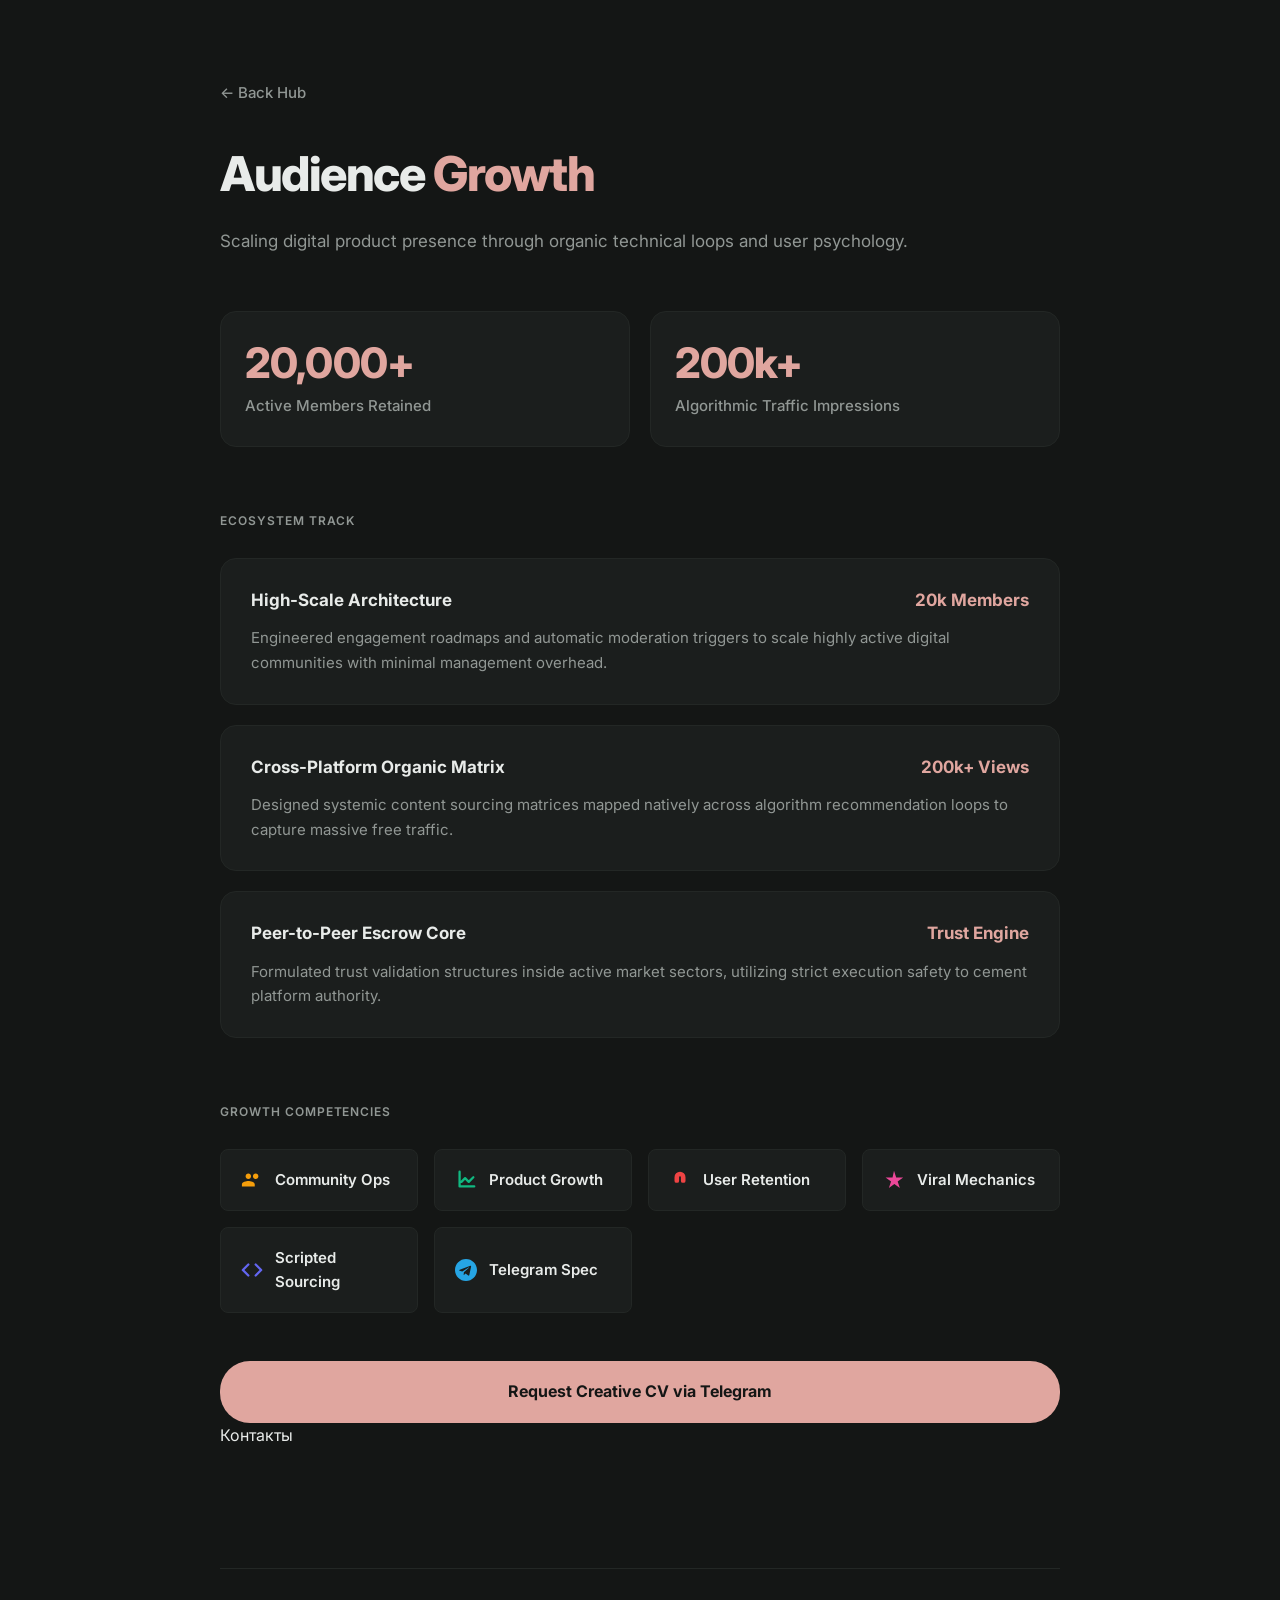
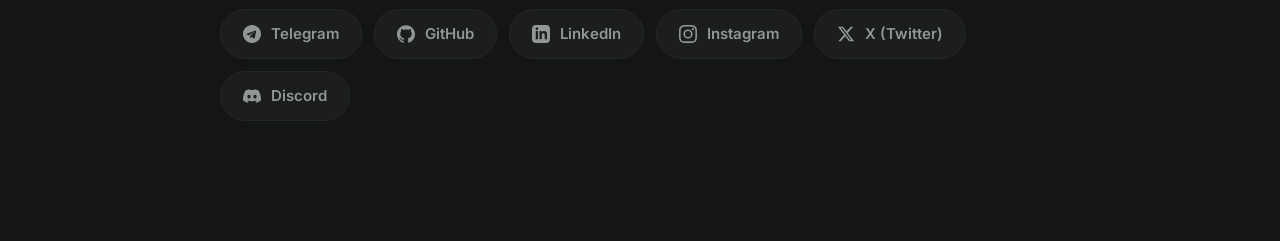
==== commit 50d5b05c: "Refactor footer and contacts section in creative.html Updated footer section to include new social l" ====
--- a/creative.html
+++ b/creative.html
@@ -62,32 +62,38 @@
       <div class="skills-grid">
 
         <div class="skill-tag">
-          <svg viewBox="0 0 24 24" fill="none"><path d="M16 11c1.66 0 2.99-1.34 2.99-3S17.66 5 16 5s-3 1.34-3 3 1.34 3 3 3zm-8 0c1.66 0 2.99-1.34 2.99-3S9.66 5 8 5 5 6.34 5 8s1.34 3 3 3zm0 2c-2.33"/>
+          <!-- Community Ops (Vibrant Warm Amber) -->
+          <svg viewBox="0 0 24 24" fill="none"><path d="M16 11c1.66 0 2.99-1.34 2.99-3S17.66 5 16 5s-3 1.34-3 3 1.34 3 3 3zm-8 0c1.66 0 2.99-1.34 2.99-3S9.66 5 8 5 5 6.34 5 8s1.34 3 3 3zm0 2c-2.33 0-7 1.17-7 3.5V19h14v-2.5c0-2.33-4.67-3.5-7-3.5z" fill="#F59E0B"/></svg>
           Community Ops
         </div>
 
         <div class="skill-tag">
+          <!-- Product Growth (Vibrant Mint Green Chart) -->
           <svg viewBox="0 0 24 24" fill="none"><path d="M5 3v16h16M7 14l4-4 4 4 5-5" stroke="#10B981" stroke-width="2.5" stroke-linecap="round" stroke-linejoin="round"/></svg>
           Product Growth
         </div>
 
         <div class="skill-tag">
+          <!-- User Retention (Vibrant Crimson Red Magnet Loop) -->
           <svg viewBox="0 0 24 24" fill="none"><path d="M6 9a6 6 0 0112 0v4a2 2 0 01-2 2h-1a2 2 0 01-2-2V9a1 1 0 00-2 0v4a2 2 0 01-2 2H8a2 2 0 01-2-2V9z" fill="#EF4444"/></svg>
           User Retention
         </div>
 
         <div class="skill-tag">
+          <!-- Viral Mechanics (Vibrant Spark Pink) -->
           <svg viewBox="0 0 24 24" fill="none"><path d="M12 2l2.4 7.2H22l-6 4.4 2.4 7.2-6-4.5-6 4.5 2.4-7.2-6-4.4h7.6L12 2z" fill="#EC4899"/></svg>
           Viral Mechanics
         </div>
 
         <div class="skill-tag">
+          <!-- Scripted Sourcing (Bright Deep Indigo Code Automation) -->
           <svg viewBox="0 0 24 24" fill="none"><path d="M16 18l6-6-6-6M8 6l-6 6 6 6" stroke="#6366F1" stroke-width="2.5" stroke-linecap="round" stroke-linejoin="round"/></svg>
           Scripted Sourcing
         </div>
 
         <div class="skill-tag">
-          <svg viewBox="0 0 24 24"><path fill="#26A5E4" d="M12 0C5.373 0 0 5.373 0 12s5.373 12 12 12 12-5.373 12-12S18.627 0 12 0zm5.562 8.248-1.97 9.293c-.146.658-.537.818-1.084.508l-3-2.212-1.44"/>
+          <!-- Official Telegram logomark -->
+          <svg viewBox="0 0 24 24"><path fill="#26A5E4" d="M12 0C5.373 0 0 5.373 0 12s5.373 12 12 12 12-5.373 12-12S18.627 0 12 0zm5.562 8.248-1.97 9.293c-.146.658-.537.818-1.084.508l-3-2.212-1.447 1.394c-.16.16-.295.295-.605.295l.213-3.053 5.56-5.023c.242-.213-.054-.333-.373-.121l-6.871 4.326-2.962-.924c-.643-.203-.657-.643.136-.953l11.57-4.458c.538-.196 1.006.128.833.998z"/></svg>
           Telegram Spec
         </div>
 
@@ -96,35 +102,38 @@
 
     <a href="https://t.me/perchik2875" class="btn-action">Request Creative CV via Telegram</a>
 
-    <footer class="social-dock footer-contacts">
-      <div class="footer-label">Contacts</div>
-      <a href="https://t.me/perchik2875" target="_blank" class="social-link">
-        <svg viewBox="0 0 24 24"><path d="M12 0C5.373 0 0 5.373 0 12s5.373 12 12 12 12-5.373 12-12S18.627 0 12 0zm5.562 8.248-1.97 9.293c-.146.658-.537.818-1.084.508l-3-2.212-1.447 1.394c-.16.16-"/>
-        Telegram
-      </a>
-      <a href="https://www.github.com/perchik2875" target="_blank" class="social-link">
-        <svg viewBox="0 0 24 24"><path d="M12 .297c-6.63 0-12 5.373-12 12 0 5.303 3.438 9.8 8.205 11.385.6.113.82-.258.82-.577 0-.285-.01-1.04-.015-2.04-3.338.724-4.042-1.61-4.042-1.61C4.422 18.0"/>
-        GitHub
-      </a>
-      <a href="https://www.linkedin.com/in/jax-hamster-419bb43b8" target="_blank" class="social-link">
-        <svg viewBox="0 0 24 24"><path d="M19 0h-14c-2.761 0-5 2.239-5 5v14c0 2.761 2.239 5 5 5h14c2.762 0 5-2.239 5-5v-14c0-2.761-2.238-5-5-5zm-11 19h-3v-11h3v11zm-1.5-12.268c-.966 0-1.75-.79-1."/>
-        LinkedIn
-      </a>
-      <a href="https://www.instagram.com/jaxhamster" target="_blank" class="social-link">
-        <svg viewBox="0 0 24 24"><path d="M12 2.163c3.204 0 3.584.012 4.85.07 3.252.148 4.771 1.691 4.919 4.919.058 1.265.069 1.645.069 4.849 0 3.205-.012 3.584-.069 4.849-.149 3.225-1.664 4.771-"/>
-        Instagram
-      </a>
-      <a href="https://www.x.com/imperchk" target="_blank" class="social-link">
-        <svg viewBox="0 0 24 24"><path d="M18.244 2.25h3.308l-7.227 8.26 8.502 11.24H16.17l-5.214-6.817L4.99 21.75H1.68l7.73-8.835L1.254 2.25H8.08l4.713 6.231zm-1.161 17.52h1.833L7.084 4.126H5.11"/>
-        X (Twitter)
-      </a>
-      <a href="https://discord.gg/DntW26Pd" target="_blank" class="social-link">
-        <svg viewBox="0 0 24 24"><path d="M20.317 4.37a19.791 19.791 0 00-4.885-1.515.074.074 0 00-.079.037c-.21.375-.444.864-.608 1.25a18.27 18.27 0 00-5.487 0 12.64 12.64 0 00-.617-1.25.077.077"/>
-        Discord
-      </a>
+    <footer class="contacts-section">
+      <div class="contacts-label">Контакты</div>
+      <div class="social-dock">
+        <a href="https://t.me/perchik2875" target="_blank" class="social-link">
+          <svg viewBox="0 0 24 24"><path d="M12 0C5.373 0 0 5.373 0 12s5.373 12 12 12 12-5.373 12-12S18.627 0 12 0zm5.562 8.248-1.97 9.293c-.146.658-.537.818-1.084.508l-3-2.212-1.447 1.394c-.16.16-.295.295-.605.295l.213-3.053 5.56-5.023c.242-.213-.054-.333-.373-.121l-6.871 4.326-2.962-.924c-.643-.203-.657-.643.136-.953l11.57-4.458c.538-.196 1.006.128.833.998z"/></svg>
+          Telegram
+        </a>
+        <a href="https://www.github.com/perchik2875" target="_blank" class="social-link">
+          <svg viewBox="0 0 24 24"><path d="M12 .297c-6.63 0-12 5.373-12 12 0 5.303 3.438 9.8 8.205 11.385.6.113.82-.258.82-.577 0-.285-.01-1.04-.015-2.04-3.338.724-4.042-1.61-4.042-1.61C4.422 18.07 3.633 17.7 3.633 17.7c-1.087-.744.084-.729.084-.729 1.205.084 1.838 1.236 1.838 1.236 1.07 1.835 2.809 1.305 3.495.998.108-.776.417-1.305.76-1.605-2.665-.3-5.466-1.332-5.466-5.93 0-1.31.465-2.38 1.235-3.22-.135-.303-.54-1.523.105-3.176 0 0 1.005-.322 3.3 1.23.96-.267 1.98-.399 3-.405 1.02.006 2.04.138 3 .405 2.28-1.552 3.285-1.23 3.285-1.23.645 1.653.24 2.873.12 3.176.765.84 1.23 1.91 1.23 3.22 0 4.61-2.805 5.625-5.475 5.92.42.36.81 1.096.81 2.22 0 1.606-.015 2.896-.015 3.286 0 .315.21.69.825.57C20.565 22.092 24 17.592 24 12.297c0-6.627-5.373-12-12-12"/></svg>
+          GitHub
+        </a>
+        <a href="https://www.linkedin.com/in/jax-hamster-419bb43b8" target="_blank" class="social-link">
+          <svg viewBox="0 0 24 24"><path d="M19 0h-14c-2.761 0-5 2.239-5 5v14c0 2.761 2.239 5 5 5h14c2.762 0 5-2.239 5-5v-14c0-2.761-2.238-5-5-5zm-11 19h-3v-11h3v11zm-1.5-12.268c-.966 0-1.75-.79-1.75-1.764s.784-1.764 1.75-1.764 1.75.79 1.75 1.764-.783 1.764-1.75 1.764zm13.5 12.268h-3v-5.604c0-3.368-4-3.113-4 0v5.604h-3v-11h3v1.765c1.396-2.586 7-2.777 7 2.476v6.759z"/></svg>
+          LinkedIn
+        </a>
+        <a href="https://www.instagram.com/jaxhamster" target="_blank" class="social-link">
+          <svg viewBox="0 0 24 24"><path d="M12 2.163c3.204 0 3.584.012 4.85.07 3.252.148 4.771 1.691 4.919 4.919.058 1.265.069 1.645.069 4.849 0 3.205-.012 3.584-.069 4.849-.149 3.225-1.664 4.771-4.919 4.919-1.266.058-1.644.07-4.85.07-3.204 0-3.584-.012-4.849-.07-3.26-.149-4.771-1.699-4.919-4.92-.058-1.265-.07-1.644-.07-4.849 0-3.204.013-3.583.07-4.849.149-3.227 1.664-4.771 4.919-4.919 1.266-.057 1.645-.069 4.849-.069zM12 0C8.741 0 8.333.014 7.053.072 2.695.272.273 2.69.073 7.051.014 8.333 0 8.741 0 12c0 3.259.014 3.668.072 4.948.2 4.358 2.618 6.78 6.98 6.98 1.281.058 1.689.072 4.948.072 3.259 0 3.668-.014 4.948-.072 4.354-.2 6.782-2.618 6.979-6.98.059-1.28.073-1.689.073-4.948 0-3.259-.014-3.667-.072-4.947-.196-4.354-2.617-6.78-6.979-6.98C15.668.014 15.259 0 12 0zm0 5.838a6.162 6.162 0 100 12.324 6.162 6.162 0 000-12.324zM12 16a4 4 0 110-8 4 4 0 010 8zm6.406-11.845a1.44 1.44 0 100 2.881 1.44 1.44 0 000-2.881z"/></svg>
+          Instagram
+        </a>
+        <a href="https://www.x.com/imperchk" target="_blank" class="social-link">
+          <svg viewBox="0 0 24 24"><path d="M18.244 2.25h3.308l-7.227 8.26 8.502 11.24H16.17l-5.214-6.817L4.99 21.75H1.68l7.73-8.835L1.254 2.25H8.08l4.713 6.231zm-1.161 17.52h1.833L7.084 4.126H5.117z"/></svg>
+          X (Twitter)
+        </a>
+        <a href="https://discord.gg/DntW26Pd" target="_blank" class="social-link">
+          <svg viewBox="0 0 24 24"><path d="M20.317 4.37a19.791 19.791 0 00-4.885-1.515.074.074 0 00-.079.037c-.21.375-.444.864-.608 1.25a18.27 18.27 0 00-5.487 0 12.64 12.64 0 00-.617-1.25.077.077 0 00-.079-.037A19.736 19.736 0 003.677 4.37a.07.07 0 00-.032.027C.533 9.046-.32 13.58.099 18.057a.082.082 0 00.031.057 19.9 19.9 0 005.993 3.03.078.078 0 00.084-.028c.462-.63.874-1.295 1.226-1.994.021-.041.001-.09-.041-.106a13.093 13.093 0 01-1.873-.894.077.077 0 01-.008-.128c.126-.093.252-.19.372-.287a.075.075 0 01.077-.011c3.92 1.793 8.18 1.793 12.061 0a.073.073 0 01.078.009c.12.1.246.196.373.289a.077.077 0 01-.006.127 12.298 12.298 0 01-1.873.894.077.077 0 00-.041.107c.36.698.772 1.362 1.225 1.993a.076.076 0 00.084.028 19.839 19.839 0 006.002-3.03a.077.077 0 00.032-.054c.5-5.177-.838-9.674-3.549-13.66a.061.061 0 00-.031-.03zM8.02 15.33c-1.183 0-2.157-1.085-2.157-2.419 0-1.333.956-2.419 2.156-2.419 1.21 0 2.176 1.096 2.157 2.42 0 1.333-.956 2.418-2.156 2.418zm7.975 0c-1.183 0-2.157-1.085-2.157-2.419 0-1.333.955-2.419 2.156-2.419 1.21 0 2.176 1.096 2.157 2.42 0 1.333-.946 2.418-2.156 2.418z"/></svg>
+          Discord
+        </a>
+      </div>
     </footer>
 
   </div>
 
 </body>
-</html>+</html>
+
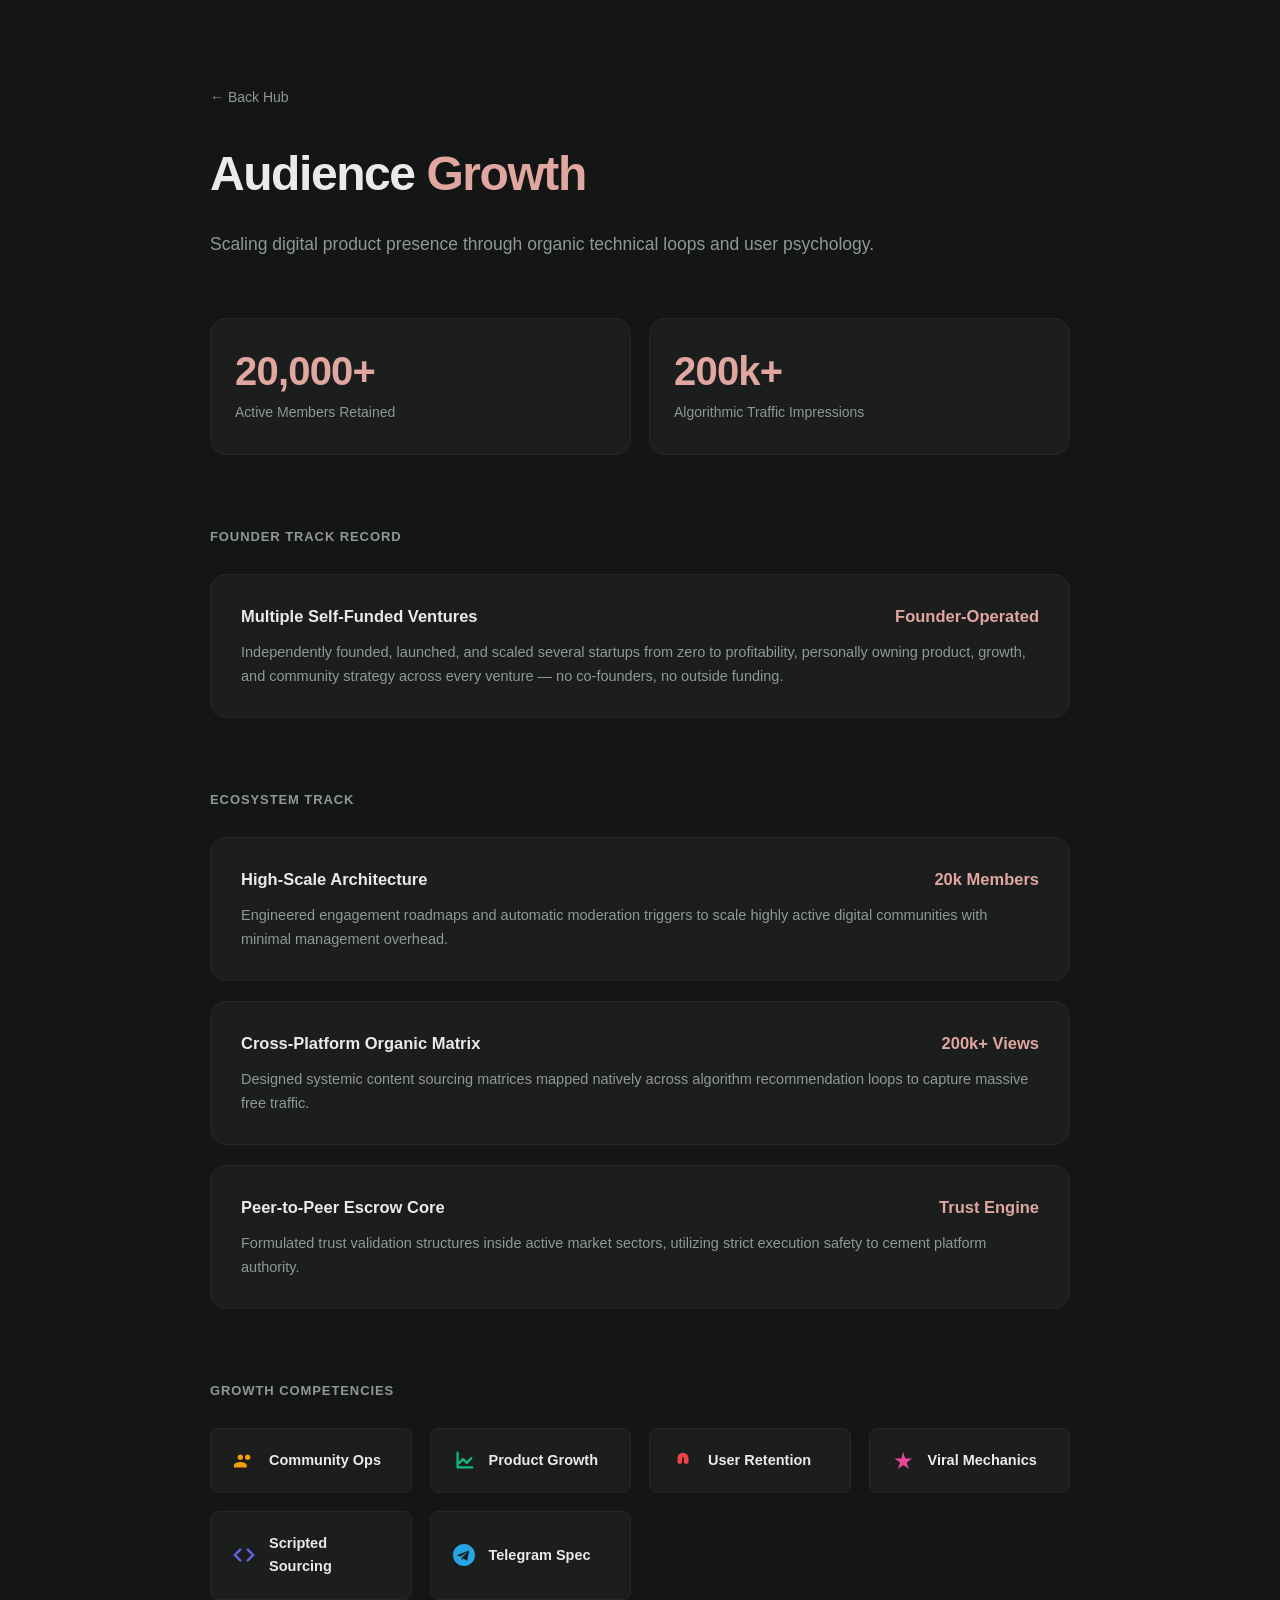
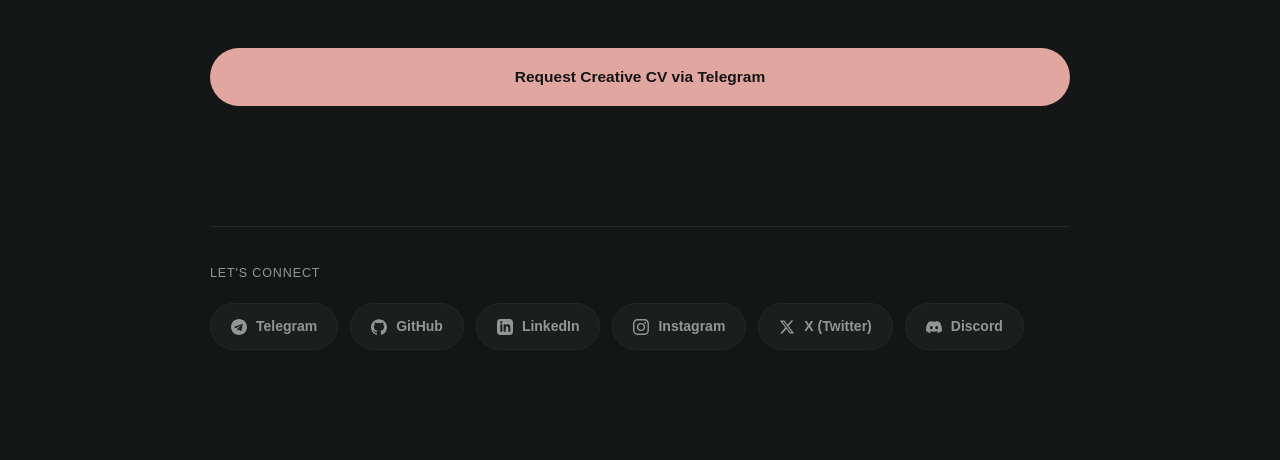
==== commit d013d496: "Add Founder Track Record section and update contacts label Added a section for Founder Track Record " ====
--- a/creative.html
+++ b/creative.html
@@ -28,6 +28,17 @@
         <div class="metric-label">Algorithmic Traffic Impressions</div>
       </div>
     </div>
+
+    <section class="section-block">
+      <h2 class="section-title">Founder Track Record</h2>
+      <div class="compact-card">
+        <div class="card-header-wrap">
+          <span>Multiple Self-Funded Ventures</span>
+          <span style="color:var(--accent-pepper)">Founder-Operated</span>
+        </div>
+        <p class="card-subtext">Independently founded, launched, and scaled several startups from zero to profitability, personally owning product, growth, and community strategy across every venture — no co-founders, no outside funding.</p>
+      </div>
+    </section>
 
     <section class="section-block">
       <h2 class="section-title">Ecosystem Track</h2>
@@ -103,7 +114,7 @@
     <a href="https://t.me/perchik2875" class="btn-action">Request Creative CV via Telegram</a>
 
     <footer class="contacts-section">
-      <div class="contacts-label">Контакты</div>
+      <div class="contacts-label">Let's connect</div>
       <div class="social-dock">
         <a href="https://t.me/perchik2875" target="_blank" class="social-link">
           <svg viewBox="0 0 24 24"><path d="M12 0C5.373 0 0 5.373 0 12s5.373 12 12 12 12-5.373 12-12S18.627 0 12 0zm5.562 8.248-1.97 9.293c-.146.658-.537.818-1.084.508l-3-2.212-1.447 1.394c-.16.16-.295.295-.605.295l.213-3.053 5.56-5.023c.242-.213-.054-.333-.373-.121l-6.871 4.326-2.962-.924c-.643-.203-.657-.643.136-.953l11.57-4.458c.538-.196 1.006.128.833.998z"/></svg>
--- a/style.css
+++ b/style.css
@@ -1,13 +1,13 @@
-@import url('https://fonts.googleapis.com/css2?family=Righteous:wght@400;700&family=Inter:wght@300;400;500;600;700&display=swap');
+@import url('https://fonts.googleapis.com/css2?family=Quicksand:wght@600;700&display=swap');
 
 :root {
-  --bg-main: #141615;
-  --bg-card: #1B1E1D;
-  --accent-green: #93A899;
-  --accent-pepper: #E0A69F;
-  --text-pure: #E8EBE9;
-  --text-muted: #919794;
-  --border-line: #232725;
+  --bg-main: #141615;       /* Мягкий матовый графитовый сланец */
+  --bg-card: #1B1E1D;       /* Пастельно-темная подложка карточек */
+  --accent-green: #93A899;  /* Приглушенная пастельная шалфейная зелень */
+  --accent-pepper: #E0A69F; /* Пыльно-розовая пастель (перечный тон) */
+  --text-pure: #E8EBE9;     /* Мягкий белый текст */
+  --text-muted: #919794;    /* Нейтральный матовый серый */
+  --border-line: #232725;   /* Плоские строгие границы без неона */
   --radius-lg: 16px;
   --radius-sm: 8px;
 }
@@ -21,11 +21,12 @@
 body {
   background-color: var(--bg-main);
   color: var(--text-pure);
-  font-family: 'Inter', -apple-system, BlinkMacSystemFont, "Segoe UI", Roboto, sans-serif;
+  font-family: -apple-system, BlinkMacSystemFont, "Segoe UI", Roboto, sans-serif;
   line-height: 1.6;
   -webkit-font-smoothing: antialiased;
 }
 
+/* Полный сброс фиолетовых и синих подчеркиваний */
 a, a:visited, a:hover, a:active {
   color: inherit;
   text-decoration: none !important;
@@ -39,70 +40,53 @@
   color: var(--accent-pepper);
 }
 
+/* Увеличенный интерфейс */
 .container {
   width: 100%;
-  max-width: 920px;
+  max-width: 940px;
   margin: 0 auto;
-  padding: 80px 40px 120px;
+  padding: 84px 40px 110px;
 }
 
 .profile-header {
   display: flex;
   align-items: center;
-  gap: 20px;
-  margin-bottom: 64px;
-}
-
-.logo-frame {
-  width: 64px;
-  height: 64px;
-  display: flex;
-  align-items: center;
-  justify-content: center;
-  flex-shrink: 0;
-  font-size: 24px;
-  line-height: 1;
-}
-
-.logo-frame svg {
-  width: 32px;
-  height: 32px;
-  fill: var(--accent-pepper);
+  gap: 12px;
+  margin-bottom: 60px;
 }
 
 .brand-title {
-  font-family: 'Righteous', -apple-system, sans-serif;
-  font-size: 32px;
+  font-family: 'Quicksand', -apple-system, sans-serif;
+  font-size: 27px;
   font-weight: 700;
-  letter-spacing: -0.02em;
-  color: var(--accent-pepper);
-  display: flex;
-  align-items: center;
-  gap: 12px;
-  line-height: 1.2;
+  letter-spacing: 0.005em;
+  color: #F4F6F4;
+  display: flex;
+  align-items: center;
+  gap: 10px;
 }
 
 .brand-emoji {
   font-family: -apple-system, "Segoe UI Emoji", "Noto Color Emoji", sans-serif;
-  font-size: 28px;
+  font-size: 24px;
 }
 
 .title-main {
-  font-size: clamp(32px, 6vw, 48px);
+  font-size: clamp(32px, 6.5vw, 48px);
   font-weight: 800;
   letter-spacing: -0.03em;
-  line-height: 1.2;
-  margin-bottom: 24px;
+  line-height: 1.25;
+  margin-bottom: 26px;
 }
 
 .subtitle {
-  font-size: 17px;
-  color: var(--text-muted);
-  margin-bottom: 56px;
-  max-width: 760px;
-  line-height: 1.65;
-}
-
+  font-size: 17.5px;
+  color: var(--text-muted);
+  margin-bottom: 60px;
+  max-width: 740px;
+}
+
+/* Сетка выбора трека */
 .gateway-grid {
   display: flex;
   flex-direction: column;
@@ -120,59 +104,59 @@
 
 .gateway-card:hover {
   border-color: var(--accent-green);
-  transform: translateY(-2px);
+  transform: translateY(-1px);
 }
 .gateway-card.creative-card:hover {
   border-color: var(--accent-pepper);
 }
 
 .card-name {
-  font-size: 22px;
+  font-size: 21px;
   font-weight: 700;
   margin-bottom: 12px;
   display: flex;
   align-items: center;
-  gap: 14px;
+  gap: 12px;
 }
 
 .card-name svg {
-  width: 28px;
-  height: 28px;
+  width: 26px;
+  height: 26px;
   flex-shrink: 0;
 }
 
 .card-pitch {
-  font-size: 16px;
+  font-size: 15.5px;
   color: var(--text-muted);
   line-height: 1.6;
 }
 
+/* Раздел визуализации и крупных цифр */
 .section-title {
-  font-size: 12px;
+  font-size: 13px;
   text-transform: uppercase;
-  letter-spacing: 0.08em;
-  color: var(--text-muted);
-  margin-bottom: 28px;
-  margin-top: 64px;
-  font-weight: 600;
+  letter-spacing: 0.07em;
+  color: var(--text-muted);
+  margin-bottom: 26px;
+  margin-top: 72px;
 }
 
 .metric-row {
   display: flex;
-  gap: 20px;
-  margin-bottom: 48px;
+  gap: 18px;
+  margin-bottom: 40px;
 }
 
 .metric-box {
   flex: 1;
   background: var(--bg-card);
   border: 1px solid var(--border-line);
-  padding: 28px 24px;
+  padding: 30px 24px;
   border-radius: var(--radius-lg);
 }
 
 .metric-num {
-  font-size: 42px;
+  font-size: 40px;
   font-weight: 800;
   color: var(--accent-green);
   line-height: 1.1;
@@ -184,11 +168,12 @@
 }
 
 .metric-label {
-  font-size: 15px;
+  font-size: 14px;
   color: var(--text-muted);
   font-weight: 500;
 }
 
+/* Компактные бизнес-карточки */
 .compact-card {
   background: var(--bg-card);
   border: 1px solid var(--border-line);
@@ -201,22 +186,23 @@
   display: flex;
   justify-content: space-between;
   align-items: center;
-  gap: 16px;
-  font-size: 17px;
+  gap: 12px;
+  font-size: 16.5px;
   font-weight: 700;
   margin-bottom: 12px;
 }
 
 .card-subtext {
-  font-size: 15px;
+  font-size: 14.5px;
   color: var(--text-muted);
   line-height: 1.65;
 }
 
+/* Сетка навыков с адаптивными колонками */
 .skills-grid {
   display: grid;
   grid-template-columns: repeat(2, 1fr);
-  gap: 16px;
+  gap: 18px;
 }
 
 @media (min-width: 540px) {
@@ -234,65 +220,62 @@
 .skill-tag {
   background: var(--bg-card);
   border: 1px solid var(--border-line);
-  padding: 18px 20px;
+  padding: 20px 22px;
   border-radius: var(--radius-sm);
-  font-size: 15px;
+  font-size: 14.5px;
   font-weight: 600;
   display: flex;
   align-items: center;
-  gap: 12px;
+  gap: 14px;
   color: var(--text-pure);
-  min-height: 60px;
-}
-
-.skill-tag svg,
-.tech-icon {
+  min-height: 64px;
+}
+
+/* Убрано принудительное fill: currentColor, чтобы активировать цветные логотипы */
+.skill-tag svg {
   width: 22px;
   height: 22px;
   flex-shrink: 0;
 }
 
+/* Секция контактов (Нижняя панель) */
+.contacts-section {
+  margin-top: 120px;
+  padding-top: 36px;
+  border-top: 1px solid var(--border-line);
+}
+
+.contacts-label {
+  font-size: 12.5px;
+  text-transform: uppercase;
+  letter-spacing: 0.07em;
+  color: var(--text-muted);
+  margin-bottom: 20px;
+}
+
 .social-dock {
   display: flex;
   flex-wrap: wrap;
   gap: 12px;
-  margin-top: 120px;
-  padding-top: 40px;
-  border-top: 1px solid var(--border-line);
-}
-
-.footer-contacts {
-  flex-wrap: wrap;
-  align-items: flex-start;
-}
-
-.footer-label {
-  width: 100%;
-  font-size: 12px;
-  text-transform: uppercase;
-  letter-spacing: 0.08em;
-  color: var(--text-muted);
-  margin-bottom: 16px;
+}
+
+.social-link {
+  background: var(--bg-card);
+  border: 1px solid var(--border-line);
+  padding: 11px 20px;
+  border-radius: 30px;
+  font-size: 14px;
   font-weight: 600;
-}
-
-.social-link {
-  background: var(--bg-card);
-  border: 1px solid var(--border-line);
-  padding: 12px 22px;
-  border-radius: 30px;
-  font-size: 15px;
-  font-weight: 600;
-  display: flex;
-  align-items: center;
-  gap: 10px;
+  display: flex;
+  align-items: center;
+  gap: 9px;
   color: var(--text-muted);
   transition: all 0.2s ease;
 }
 
 .social-link svg {
-  width: 18px;
-  height: 18px;
+  width: 16px;
+  height: 16px;
   fill: currentColor;
   flex-shrink: 0;
 }
@@ -304,15 +287,10 @@
 
 .nav-back {
   display: inline-block;
-  font-size: 15px;
-  color: var(--text-muted);
-  margin-bottom: 40px;
+  font-size: 14px;
+  color: var(--text-muted);
+  margin-bottom: 36px;
   font-weight: 500;
-  transition: color 0.2s ease;
-}
-
-.nav-back:hover {
-  color: var(--text-pure);
 }
 
 .btn-action {
@@ -320,26 +298,13 @@
   width: 100%;
   background: var(--accent-green);
   color: var(--bg-main);
-  padding: 18px;
+  padding: 17px;
   border-radius: 30px;
   text-align: center;
-  font-size: 16px;
+  font-size: 15.5px;
   font-weight: 700;
   margin-top: 48px;
-  transition: all 0.2s ease;
-  cursor: pointer;
-}
-.btn-action:hover {
-  transform: translateY(-2px);
-  box-shadow: 0 8px 24px rgba(147, 168, 153, 0.2);
 }
 .theme-pepper .btn-action {
   background: var(--accent-pepper);
 }
-.theme-pepper .btn-action:hover {
-  box-shadow: 0 8px 24px rgba(224, 166, 159, 0.2);
-}
-
-.section-block {
-  margin-bottom: 20px;
-}
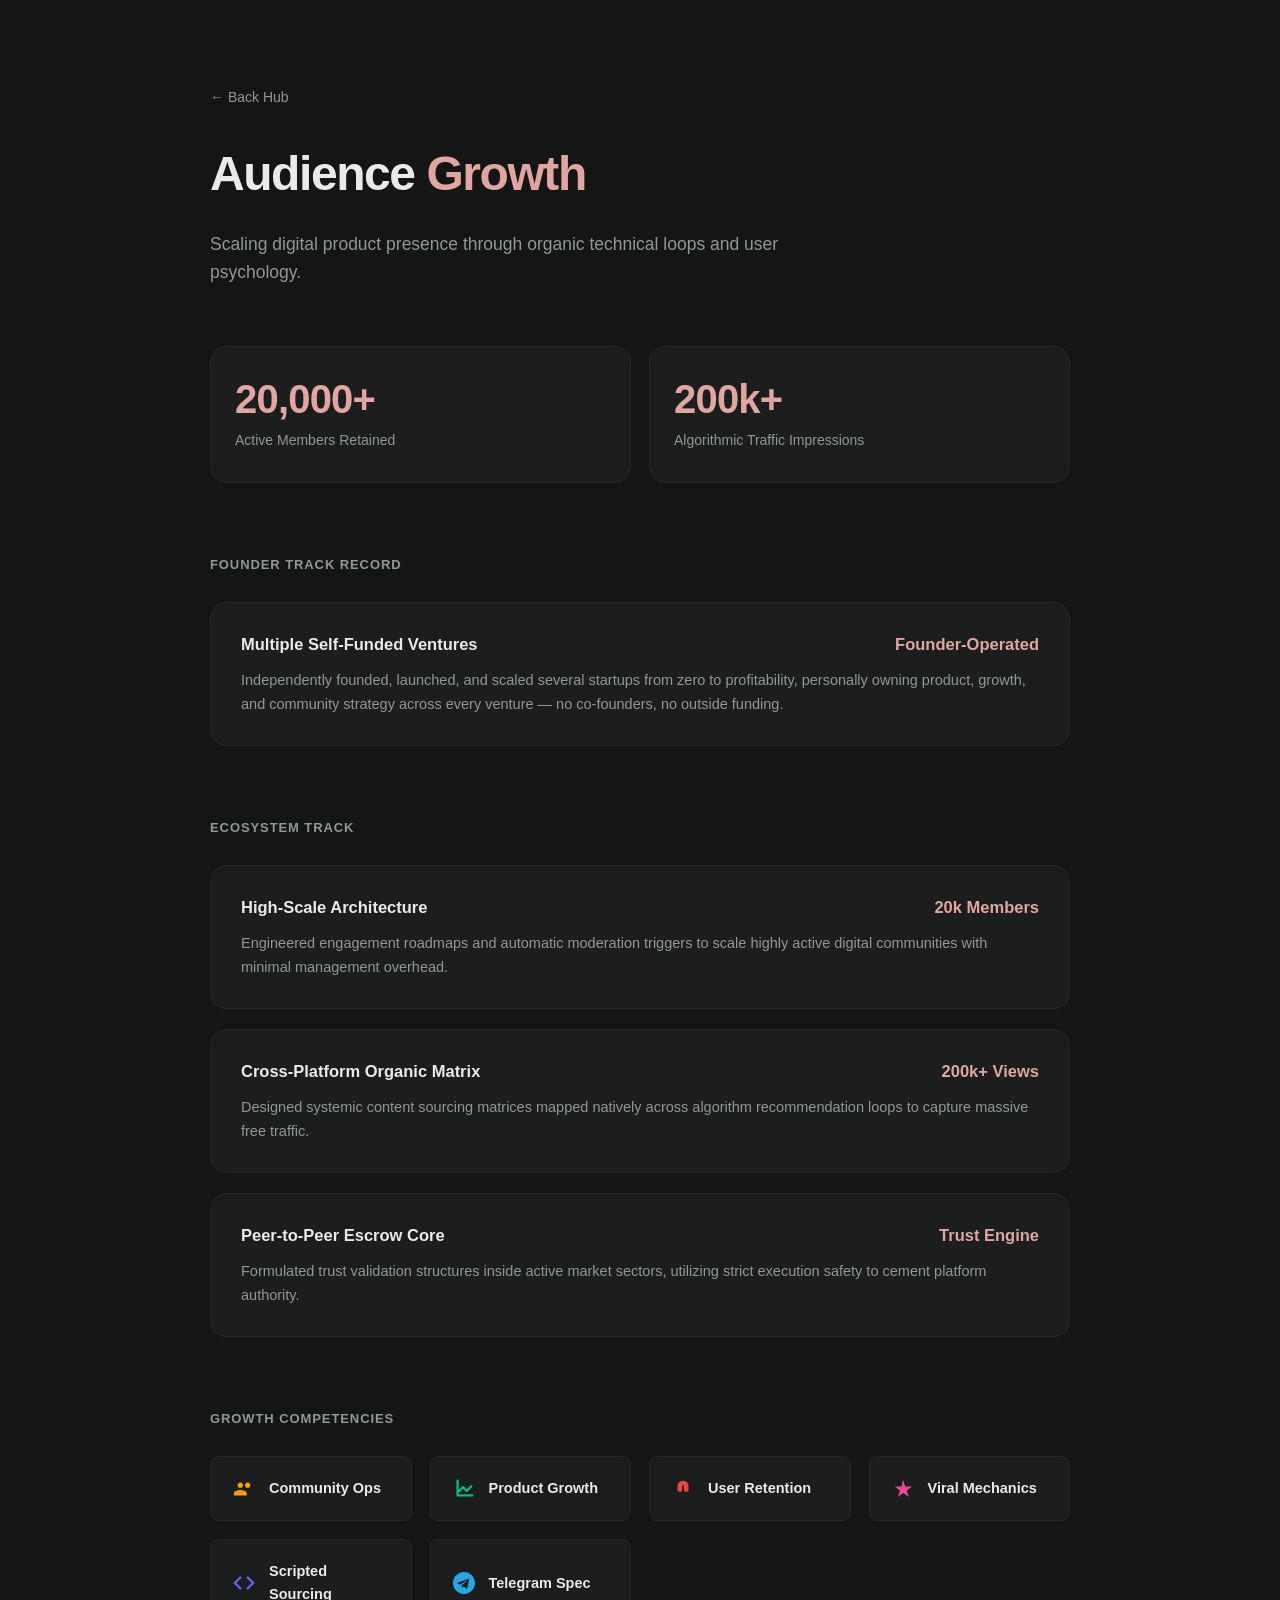
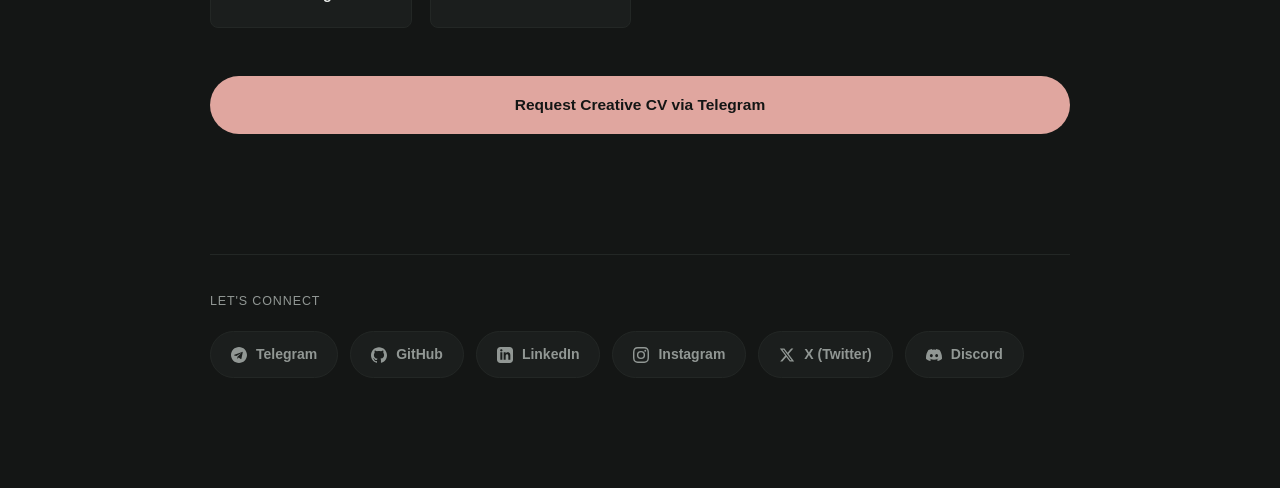
==== commit 5940c19c: "Remove commented skill tags from creative.html Removed commented skill tags from the skills grid in " ====
--- a/creative.html
+++ b/creative.html
@@ -73,37 +73,31 @@
       <div class="skills-grid">
 
         <div class="skill-tag">
-          <!-- Community Ops (Vibrant Warm Amber) -->
           <svg viewBox="0 0 24 24" fill="none"><path d="M16 11c1.66 0 2.99-1.34 2.99-3S17.66 5 16 5s-3 1.34-3 3 1.34 3 3 3zm-8 0c1.66 0 2.99-1.34 2.99-3S9.66 5 8 5 5 6.34 5 8s1.34 3 3 3zm0 2c-2.33 0-7 1.17-7 3.5V19h14v-2.5c0-2.33-4.67-3.5-7-3.5z" fill="#F59E0B"/></svg>
           Community Ops
         </div>
 
         <div class="skill-tag">
-          <!-- Product Growth (Vibrant Mint Green Chart) -->
           <svg viewBox="0 0 24 24" fill="none"><path d="M5 3v16h16M7 14l4-4 4 4 5-5" stroke="#10B981" stroke-width="2.5" stroke-linecap="round" stroke-linejoin="round"/></svg>
           Product Growth
         </div>
 
         <div class="skill-tag">
-          <!-- User Retention (Vibrant Crimson Red Magnet Loop) -->
           <svg viewBox="0 0 24 24" fill="none"><path d="M6 9a6 6 0 0112 0v4a2 2 0 01-2 2h-1a2 2 0 01-2-2V9a1 1 0 00-2 0v4a2 2 0 01-2 2H8a2 2 0 01-2-2V9z" fill="#EF4444"/></svg>
           User Retention
         </div>
 
         <div class="skill-tag">
-          <!-- Viral Mechanics (Vibrant Spark Pink) -->
           <svg viewBox="0 0 24 24" fill="none"><path d="M12 2l2.4 7.2H22l-6 4.4 2.4 7.2-6-4.5-6 4.5 2.4-7.2-6-4.4h7.6L12 2z" fill="#EC4899"/></svg>
           Viral Mechanics
         </div>
 
         <div class="skill-tag">
-          <!-- Scripted Sourcing (Bright Deep Indigo Code Automation) -->
           <svg viewBox="0 0 24 24" fill="none"><path d="M16 18l6-6-6-6M8 6l-6 6 6 6" stroke="#6366F1" stroke-width="2.5" stroke-linecap="round" stroke-linejoin="round"/></svg>
           Scripted Sourcing
         </div>
 
         <div class="skill-tag">
-          <!-- Official Telegram logomark -->
           <svg viewBox="0 0 24 24"><path fill="#26A5E4" d="M12 0C5.373 0 0 5.373 0 12s5.373 12 12 12 12-5.373 12-12S18.627 0 12 0zm5.562 8.248-1.97 9.293c-.146.658-.537.818-1.084.508l-3-2.212-1.447 1.394c-.16.16-.295.295-.605.295l.213-3.053 5.56-5.023c.242-.213-.054-.333-.373-.121l-6.871 4.326-2.962-.924c-.643-.203-.657-.643.136-.953l11.57-4.458c.538-.196 1.006.128.833.998z"/></svg>
           Telegram Spec
         </div>
@@ -147,4 +141,3 @@
 
 </body>
 </html>
-
--- a/style.css
+++ b/style.css
@@ -1,13 +1,13 @@
 @import url('https://fonts.googleapis.com/css2?family=Quicksand:wght@600;700&display=swap');
 
 :root {
-  --bg-main: #141615;       /* Мягкий матовый графитовый сланец */
-  --bg-card: #1B1E1D;       /* Пастельно-темная подложка карточек */
-  --accent-green: #93A899;  /* Приглушенная пастельная шалфейная зелень */
-  --accent-pepper: #E0A69F; /* Пыльно-розовая пастель (перечный тон) */
-  --text-pure: #E8EBE9;     /* Мягкий белый текст */
-  --text-muted: #919794;    /* Нейтральный матовый серый */
-  --border-line: #232725;   /* Плоские строгие границы без неона */
+  --bg-main: #141615;
+  --bg-card: #1B1E1D;
+  --accent-green: #93A899;
+  --accent-pepper: #E0A69F;
+  --text-pure: #E8EBE9;
+  --text-muted: #919794;
+  --border-line: #232725;
   --radius-lg: 16px;
   --radius-sm: 8px;
 }
@@ -26,7 +26,6 @@
   -webkit-font-smoothing: antialiased;
 }
 
-/* Полный сброс фиолетовых и синих подчеркиваний */
 a, a:visited, a:hover, a:active {
   color: inherit;
   text-decoration: none !important;
@@ -40,7 +39,6 @@
   color: var(--accent-pepper);
 }
 
-/* Увеличенный интерфейс */
 .container {
   width: 100%;
   max-width: 940px;
@@ -83,10 +81,9 @@
   font-size: 17.5px;
   color: var(--text-muted);
   margin-bottom: 60px;
-  max-width: 740px;
-}
-
-/* Сетка выбора трека */
+  max-width: 640px;
+}
+
 .gateway-grid {
   display: flex;
   flex-direction: column;
@@ -131,7 +128,6 @@
   line-height: 1.6;
 }
 
-/* Раздел визуализации и крупных цифр */
 .section-title {
   font-size: 13px;
   text-transform: uppercase;
@@ -173,7 +169,6 @@
   font-weight: 500;
 }
 
-/* Компактные бизнес-карточки */
 .compact-card {
   background: var(--bg-card);
   border: 1px solid var(--border-line);
@@ -198,7 +193,6 @@
   line-height: 1.65;
 }
 
-/* Сетка навыков с адаптивными колонками */
 .skills-grid {
   display: grid;
   grid-template-columns: repeat(2, 1fr);
@@ -231,14 +225,12 @@
   min-height: 64px;
 }
 
-/* Убрано принудительное fill: currentColor, чтобы активировать цветные логотипы */
 .skill-tag svg {
   width: 22px;
   height: 22px;
   flex-shrink: 0;
 }
 
-/* Секция контактов (Нижняя панель) */
 .contacts-section {
   margin-top: 120px;
   padding-top: 36px;
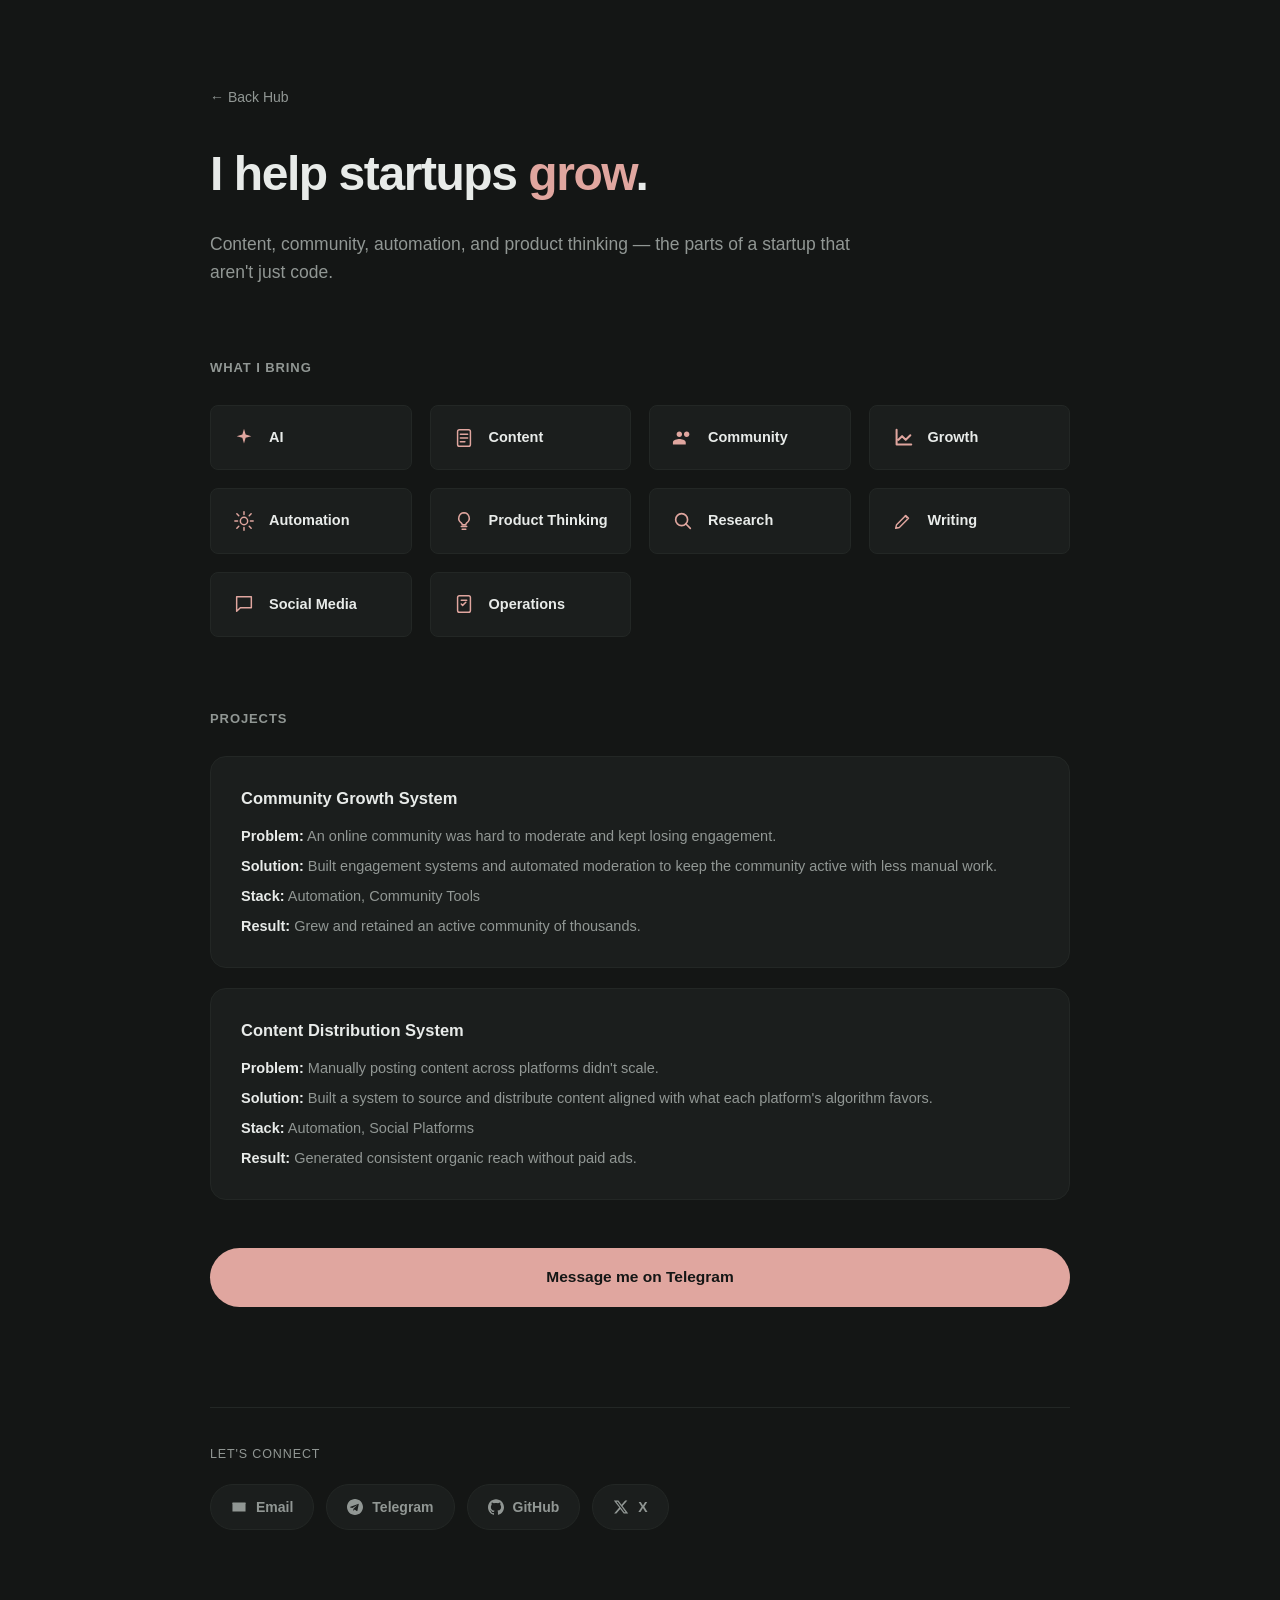
==== commit b50a9aa5: "Update title and content in creative.html" ====
--- a/creative.html
+++ b/creative.html
@@ -3,7 +3,7 @@
 <head>
   <meta charset="UTF-8">
   <meta name="viewport" content="width=device-width, initial-scale=1.0">
-  <title>Jax Hamster — Growth</title>
+  <title>Jax Hamster — Growth &amp; Startups</title>
   <link rel="preconnect" href="https://fonts.googleapis.com">
   <link rel="stylesheet" href="style.css">
 </head>
@@ -14,102 +14,96 @@
     <a href="index.html" class="nav-back">← Back Hub</a>
 
     <header>
-      <h1 class="title-main">Audience <em>Growth</em></h1>
-      <p class="subtitle">Scaling digital product presence through organic technical loops and user psychology.</p>
+      <h1 class="title-main">I help startups <em>grow</em>.</h1>
+      <p class="subtitle">Content, community, automation, and product thinking — the parts of a startup that aren't just code.</p>
     </header>
 
-    <div class="metric-row">
-      <div class="metric-box">
-        <div class="metric-num">20,000+</div>
-        <div class="metric-label">Active Members Retained</div>
-      </div>
-      <div class="metric-box">
-        <div class="metric-num">200k+</div>
-        <div class="metric-label">Algorithmic Traffic Impressions</div>
-      </div>
-    </div>
-
     <section class="section-block">
-      <h2 class="section-title">Founder Track Record</h2>
-      <div class="compact-card">
-        <div class="card-header-wrap">
-          <span>Multiple Self-Funded Ventures</span>
-          <span style="color:var(--accent-pepper)">Founder-Operated</span>
-        </div>
-        <p class="card-subtext">Independently founded, launched, and scaled several startups from zero to profitability, personally owning product, growth, and community strategy across every venture — no co-founders, no outside funding.</p>
-      </div>
-    </section>
-
-    <section class="section-block">
-      <h2 class="section-title">Ecosystem Track</h2>
-
-      <div class="compact-card">
-        <div class="card-header-wrap">
-          <span>High-Scale Architecture</span>
-          <span style="color:var(--accent-pepper)">20k Members</span>
-        </div>
-        <p class="card-subtext">Engineered engagement roadmaps and automatic moderation triggers to scale highly active digital communities with minimal management overhead.</p>
-      </div>
-
-      <div class="compact-card">
-        <div class="card-header-wrap">
-          <span>Cross-Platform Organic Matrix</span>
-          <span style="color:var(--accent-pepper)">200k+ Views</span>
-        </div>
-        <p class="card-subtext">Designed systemic content sourcing matrices mapped natively across algorithm recommendation loops to capture massive free traffic.</p>
-      </div>
-
-      <div class="compact-card">
-        <div class="card-header-wrap">
-          <span>Peer-to-Peer Escrow Core</span>
-          <span style="color:var(--accent-pepper)">Trust Engine</span>
-        </div>
-        <p class="card-subtext">Formulated trust validation structures inside active market sectors, utilizing strict execution safety to cement platform authority.</p>
-      </div>
-    </section>
-
-    <section class="section-block">
-      <h2 class="section-title">Growth Competencies</h2>
+      <h2 class="section-title">What I bring</h2>
       <div class="skills-grid">
 
         <div class="skill-tag">
-          <svg viewBox="0 0 24 24" fill="none"><path d="M16 11c1.66 0 2.99-1.34 2.99-3S17.66 5 16 5s-3 1.34-3 3 1.34 3 3 3zm-8 0c1.66 0 2.99-1.34 2.99-3S9.66 5 8 5 5 6.34 5 8s1.34 3 3 3zm0 2c-2.33 0-7 1.17-7 3.5V19h14v-2.5c0-2.33-4.67-3.5-7-3.5z" fill="#F59E0B"/></svg>
-          Community Ops
+          <svg viewBox="0 0 24 24"><path fill="#E0A69F" d="M12 2l1.8 6.2L20 10l-6.2 1.8L12 18l-1.8-6.2L4 10l6.2-1.8z"/></svg>
+          AI
         </div>
 
         <div class="skill-tag">
-          <svg viewBox="0 0 24 24" fill="none"><path d="M5 3v16h16M7 14l4-4 4 4 5-5" stroke="#10B981" stroke-width="2.5" stroke-linecap="round" stroke-linejoin="round"/></svg>
-          Product Growth
+          <svg viewBox="0 0 24 24" fill="none"><rect x="5" y="3" width="14" height="18" rx="2" stroke="#E0A69F" stroke-width="1.6"/><path d="M8 8h8M8 12h8M8 16h5" stroke="#E0A69F" stroke-width="1.6" stroke-linecap="round"/></svg>
+          Content
         </div>
 
         <div class="skill-tag">
-          <svg viewBox="0 0 24 24" fill="none"><path d="M6 9a6 6 0 0112 0v4a2 2 0 01-2 2h-1a2 2 0 01-2-2V9a1 1 0 00-2 0v4a2 2 0 01-2 2H8a2 2 0 01-2-2V9z" fill="#EF4444"/></svg>
-          User Retention
+          <svg viewBox="0 0 24 24" fill="none"><path d="M16 11c1.66 0 2.99-1.34 2.99-3S17.66 5 16 5s-3 1.34-3 3 1.34 3 3 3zm-8 0c1.66 0 2.99-1.34 2.99-3S9.66 5 8 5 5 6.34 5 8s1.34 3 3 3zm0 2c-2.33 0-7 1.17-7 3.5V19h14v-2.5c0-2.33-4.67-3.5-7-3.5z" fill="#E0A69F"/></svg>
+          Community
         </div>
 
         <div class="skill-tag">
-          <svg viewBox="0 0 24 24" fill="none"><path d="M12 2l2.4 7.2H22l-6 4.4 2.4 7.2-6-4.5-6 4.5 2.4-7.2-6-4.4h7.6L12 2z" fill="#EC4899"/></svg>
-          Viral Mechanics
+          <svg viewBox="0 0 24 24" fill="none"><path d="M5 3v16h16M7 14l4-4 4 4 5-5" stroke="#E0A69F" stroke-width="2.2" stroke-linecap="round" stroke-linejoin="round"/></svg>
+          Growth
         </div>
 
         <div class="skill-tag">
-          <svg viewBox="0 0 24 24" fill="none"><path d="M16 18l6-6-6-6M8 6l-6 6 6 6" stroke="#6366F1" stroke-width="2.5" stroke-linecap="round" stroke-linejoin="round"/></svg>
-          Scripted Sourcing
+          <svg viewBox="0 0 24 24" fill="none"><path d="M12 8a4 4 0 100 8 4 4 0 000-8z" stroke="#E0A69F" stroke-width="1.6"/><path d="M12 2v3M12 19v3M4.2 4.2l2.1 2.1M17.7 17.7l2.1 2.1M2 12h3M19 12h3M4.2 19.8l2.1-2.1M17.7 6.3l2.1-2.1" stroke="#E0A69F" stroke-width="1.6" stroke-linecap="round"/></svg>
+          Automation
         </div>
 
         <div class="skill-tag">
-          <svg viewBox="0 0 24 24"><path fill="#26A5E4" d="M12 0C5.373 0 0 5.373 0 12s5.373 12 12 12 12-5.373 12-12S18.627 0 12 0zm5.562 8.248-1.97 9.293c-.146.658-.537.818-1.084.508l-3-2.212-1.447 1.394c-.16.16-.295.295-.605.295l.213-3.053 5.56-5.023c.242-.213-.054-.333-.373-.121l-6.871 4.326-2.962-.924c-.643-.203-.657-.643.136-.953l11.57-4.458c.538-.196 1.006.128.833.998z"/></svg>
-          Telegram Spec
+          <svg viewBox="0 0 24 24" fill="none"><path d="M9 18h6M10 21h4M12 3a6 6 0 00-3 11c.6.5 1 1.2 1 2h4c0-.8.4-1.5 1-2a6 6 0 00-3-11z" stroke="#E0A69F" stroke-width="1.6" stroke-linecap="round" stroke-linejoin="round"/></svg>
+          Product Thinking
+        </div>
+
+        <div class="skill-tag">
+          <svg viewBox="0 0 24 24" fill="none"><circle cx="10.5" cy="10.5" r="6.5" stroke="#E0A69F" stroke-width="1.8"/><path d="M20 20l-5-5" stroke="#E0A69F" stroke-width="1.8" stroke-linecap="round"/></svg>
+          Research
+        </div>
+
+        <div class="skill-tag">
+          <svg viewBox="0 0 24 24" fill="none"><path d="M4 20l4-1 10-10-3-3L5 16l-1 4z" stroke="#E0A69F" stroke-width="1.6" stroke-linejoin="round"/><path d="M14 6l3 3" stroke="#E0A69F" stroke-width="1.6"/></svg>
+          Writing
+        </div>
+
+        <div class="skill-tag">
+          <svg viewBox="0 0 24 24" fill="none"><path d="M4 4h16v12H8l-4 4z" stroke="#E0A69F" stroke-width="1.6" stroke-linejoin="round"/></svg>
+          Social Media
+        </div>
+
+        <div class="skill-tag">
+          <svg viewBox="0 0 24 24" fill="none"><rect x="5" y="3" width="14" height="18" rx="2" stroke="#E0A69F" stroke-width="1.6"/><path d="M9 8h6M9 12l1.5 1.5L14 10" stroke="#E0A69F" stroke-width="1.6" stroke-linecap="round" stroke-linejoin="round"/></svg>
+          Operations
         </div>
 
       </div>
     </section>
 
-    <a href="https://t.me/perchik2875" class="btn-action">Request Creative CV via Telegram</a>
+    <section class="section-block">
+      <h2 class="section-title">Projects</h2>
+
+      <div class="compact-card">
+        <div class="card-header-wrap">Community Growth System</div>
+        <p class="card-subtext"><strong>Problem:</strong> An online community was hard to moderate and kept losing engagement.</p>
+        <p class="card-subtext"><strong>Solution:</strong> Built engagement systems and automated moderation to keep the community active with less manual work.</p>
+        <p class="card-subtext"><strong>Stack:</strong> Automation, Community Tools</p>
+        <p class="card-subtext"><strong>Result:</strong> Grew and retained an active community of thousands.</p>
+      </div>
+
+      <div class="compact-card">
+        <div class="card-header-wrap">Content Distribution System</div>
+        <p class="card-subtext"><strong>Problem:</strong> Manually posting content across platforms didn't scale.</p>
+        <p class="card-subtext"><strong>Solution:</strong> Built a system to source and distribute content aligned with what each platform's algorithm favors.</p>
+        <p class="card-subtext"><strong>Stack:</strong> Automation, Social Platforms</p>
+        <p class="card-subtext"><strong>Result:</strong> Generated consistent organic reach without paid ads.</p>
+      </div>
+    </section>
+
+    <a href="https://t.me/perchik2875" class="btn-action">Message me on Telegram</a>
 
     <footer class="contacts-section">
       <div class="contacts-label">Let's connect</div>
       <div class="social-dock">
+        <a href="mailto:u44you@gmail.com" class="social-link">
+          <svg viewBox="0 0 24 24" fill="none"><path d="M3 6h18v12H3z" stroke="currentColor" stroke-width="1.6"/><path d="M3 7l9 6 9-6" stroke="currentColor" stroke-width="1.6" stroke-linecap="round" stroke-linejoin="round"/></svg>
+          Email
+        </a>
         <a href="https://t.me/perchik2875" target="_blank" class="social-link">
           <svg viewBox="0 0 24 24"><path d="M12 0C5.373 0 0 5.373 0 12s5.373 12 12 12 12-5.373 12-12S18.627 0 12 0zm5.562 8.248-1.97 9.293c-.146.658-.537.818-1.084.508l-3-2.212-1.447 1.394c-.16.16-.295.295-.605.295l.213-3.053 5.56-5.023c.242-.213-.054-.333-.373-.121l-6.871 4.326-2.962-.924c-.643-.203-.657-.643.136-.953l11.57-4.458c.538-.196 1.006.128.833.998z"/></svg>
           Telegram
@@ -118,21 +112,9 @@
           <svg viewBox="0 0 24 24"><path d="M12 .297c-6.63 0-12 5.373-12 12 0 5.303 3.438 9.8 8.205 11.385.6.113.82-.258.82-.577 0-.285-.01-1.04-.015-2.04-3.338.724-4.042-1.61-4.042-1.61C4.422 18.07 3.633 17.7 3.633 17.7c-1.087-.744.084-.729.084-.729 1.205.084 1.838 1.236 1.838 1.236 1.07 1.835 2.809 1.305 3.495.998.108-.776.417-1.305.76-1.605-2.665-.3-5.466-1.332-5.466-5.93 0-1.31.465-2.38 1.235-3.22-.135-.303-.54-1.523.105-3.176 0 0 1.005-.322 3.3 1.23.96-.267 1.98-.399 3-.405 1.02.006 2.04.138 3 .405 2.28-1.552 3.285-1.23 3.285-1.23.645 1.653.24 2.873.12 3.176.765.84 1.23 1.91 1.23 3.22 0 4.61-2.805 5.625-5.475 5.92.42.36.81 1.096.81 2.22 0 1.606-.015 2.896-.015 3.286 0 .315.21.69.825.57C20.565 22.092 24 17.592 24 12.297c0-6.627-5.373-12-12-12"/></svg>
           GitHub
         </a>
-        <a href="https://www.linkedin.com/in/jax-hamster-419bb43b8" target="_blank" class="social-link">
-          <svg viewBox="0 0 24 24"><path d="M19 0h-14c-2.761 0-5 2.239-5 5v14c0 2.761 2.239 5 5 5h14c2.762 0 5-2.239 5-5v-14c0-2.761-2.238-5-5-5zm-11 19h-3v-11h3v11zm-1.5-12.268c-.966 0-1.75-.79-1.75-1.764s.784-1.764 1.75-1.764 1.75.79 1.75 1.764-.783 1.764-1.75 1.764zm13.5 12.268h-3v-5.604c0-3.368-4-3.113-4 0v5.604h-3v-11h3v1.765c1.396-2.586 7-2.777 7 2.476v6.759z"/></svg>
-          LinkedIn
-        </a>
-        <a href="https://www.instagram.com/jaxhamster" target="_blank" class="social-link">
-          <svg viewBox="0 0 24 24"><path d="M12 2.163c3.204 0 3.584.012 4.85.07 3.252.148 4.771 1.691 4.919 4.919.058 1.265.069 1.645.069 4.849 0 3.205-.012 3.584-.069 4.849-.149 3.225-1.664 4.771-4.919 4.919-1.266.058-1.644.07-4.85.07-3.204 0-3.584-.012-4.849-.07-3.26-.149-4.771-1.699-4.919-4.92-.058-1.265-.07-1.644-.07-4.849 0-3.204.013-3.583.07-4.849.149-3.227 1.664-4.771 4.919-4.919 1.266-.057 1.645-.069 4.849-.069zM12 0C8.741 0 8.333.014 7.053.072 2.695.272.273 2.69.073 7.051.014 8.333 0 8.741 0 12c0 3.259.014 3.668.072 4.948.2 4.358 2.618 6.78 6.98 6.98 1.281.058 1.689.072 4.948.072 3.259 0 3.668-.014 4.948-.072 4.354-.2 6.782-2.618 6.979-6.98.059-1.28.073-1.689.073-4.948 0-3.259-.014-3.667-.072-4.947-.196-4.354-2.617-6.78-6.979-6.98C15.668.014 15.259 0 12 0zm0 5.838a6.162 6.162 0 100 12.324 6.162 6.162 0 000-12.324zM12 16a4 4 0 110-8 4 4 0 010 8zm6.406-11.845a1.44 1.44 0 100 2.881 1.44 1.44 0 000-2.881z"/></svg>
-          Instagram
-        </a>
         <a href="https://www.x.com/imperchk" target="_blank" class="social-link">
           <svg viewBox="0 0 24 24"><path d="M18.244 2.25h3.308l-7.227 8.26 8.502 11.24H16.17l-5.214-6.817L4.99 21.75H1.68l7.73-8.835L1.254 2.25H8.08l4.713 6.231zm-1.161 17.52h1.833L7.084 4.126H5.117z"/></svg>
-          X (Twitter)
-        </a>
-        <a href="https://discord.gg/DntW26Pd" target="_blank" class="social-link">
-          <svg viewBox="0 0 24 24"><path d="M20.317 4.37a19.791 19.791 0 00-4.885-1.515.074.074 0 00-.079.037c-.21.375-.444.864-.608 1.25a18.27 18.27 0 00-5.487 0 12.64 12.64 0 00-.617-1.25.077.077 0 00-.079-.037A19.736 19.736 0 003.677 4.37a.07.07 0 00-.032.027C.533 9.046-.32 13.58.099 18.057a.082.082 0 00.031.057 19.9 19.9 0 005.993 3.03.078.078 0 00.084-.028c.462-.63.874-1.295 1.226-1.994.021-.041.001-.09-.041-.106a13.093 13.093 0 01-1.873-.894.077.077 0 01-.008-.128c.126-.093.252-.19.372-.287a.075.075 0 01.077-.011c3.92 1.793 8.18 1.793 12.061 0a.073.073 0 01.078.009c.12.1.246.196.373.289a.077.077 0 01-.006.127 12.298 12.298 0 01-1.873.894.077.077 0 00-.041.107c.36.698.772 1.362 1.225 1.993a.076.076 0 00.084.028 19.839 19.839 0 006.002-3.03a.077.077 0 00.032-.054c.5-5.177-.838-9.674-3.549-13.66a.061.061 0 00-.031-.03zM8.02 15.33c-1.183 0-2.157-1.085-2.157-2.419 0-1.333.956-2.419 2.156-2.419 1.21 0 2.176 1.096 2.157 2.42 0 1.333-.956 2.418-2.156 2.418zm7.975 0c-1.183 0-2.157-1.085-2.157-2.419 0-1.333.955-2.419 2.156-2.419 1.21 0 2.176 1.096 2.157 2.42 0 1.333-.946 2.418-2.156 2.418z"/></svg>
-          Discord
+          X
         </a>
       </div>
     </footer>
@@ -140,4 +122,4 @@
   </div>
 
 </body>
-</html>
+          </html>
--- a/style.css
+++ b/style.css
@@ -69,6 +69,15 @@
   font-size: 24px;
 }
 
+.hero-kicker {
+  font-size: 13px;
+  text-transform: uppercase;
+  letter-spacing: 0.08em;
+  color: var(--accent-green);
+  font-weight: 700;
+  margin-bottom: 16px;
+}
+
 .title-main {
   font-size: clamp(32px, 6.5vw, 48px);
   font-weight: 800;
@@ -80,7 +89,7 @@
 .subtitle {
   font-size: 17.5px;
   color: var(--text-muted);
-  margin-bottom: 60px;
+  margin-bottom: 32px;
   max-width: 640px;
 }
 
@@ -137,38 +146,6 @@
   margin-top: 72px;
 }
 
-.metric-row {
-  display: flex;
-  gap: 18px;
-  margin-bottom: 40px;
-}
-
-.metric-box {
-  flex: 1;
-  background: var(--bg-card);
-  border: 1px solid var(--border-line);
-  padding: 30px 24px;
-  border-radius: var(--radius-lg);
-}
-
-.metric-num {
-  font-size: 40px;
-  font-weight: 800;
-  color: var(--accent-green);
-  line-height: 1.1;
-  margin-bottom: 8px;
-  letter-spacing: -0.02em;
-}
-.theme-pepper .metric-num {
-  color: var(--accent-pepper);
-}
-
-.metric-label {
-  font-size: 14px;
-  color: var(--text-muted);
-  font-weight: 500;
-}
-
 .compact-card {
   background: var(--bg-card);
   border: 1px solid var(--border-line);
@@ -178,19 +155,35 @@
 }
 
 .card-header-wrap {
-  display: flex;
-  justify-content: space-between;
-  align-items: center;
-  gap: 12px;
   font-size: 16.5px;
   font-weight: 700;
-  margin-bottom: 12px;
+  margin-bottom: 14px;
 }
 
 .card-subtext {
   font-size: 14.5px;
   color: var(--text-muted);
   line-height: 1.65;
+}
+
+.card-subtext + .card-subtext {
+  margin-top: 6px;
+}
+
+.card-subtext strong {
+  color: var(--text-pure);
+  font-weight: 700;
+}
+
+.project-link {
+  display: inline-block;
+  margin-top: 12px;
+  font-size: 14px;
+  font-weight: 700;
+  color: var(--accent-green);
+}
+.theme-pepper .project-link {
+  color: var(--accent-pepper);
 }
 
 .skills-grid {
@@ -232,7 +225,7 @@
 }
 
 .contacts-section {
-  margin-top: 120px;
+  margin-top: 100px;
   padding-top: 36px;
   border-top: 1px solid var(--border-line);
 }
@@ -299,4 +292,4 @@
 }
 .theme-pepper .btn-action {
   background: var(--accent-pepper);
-}
+  }
